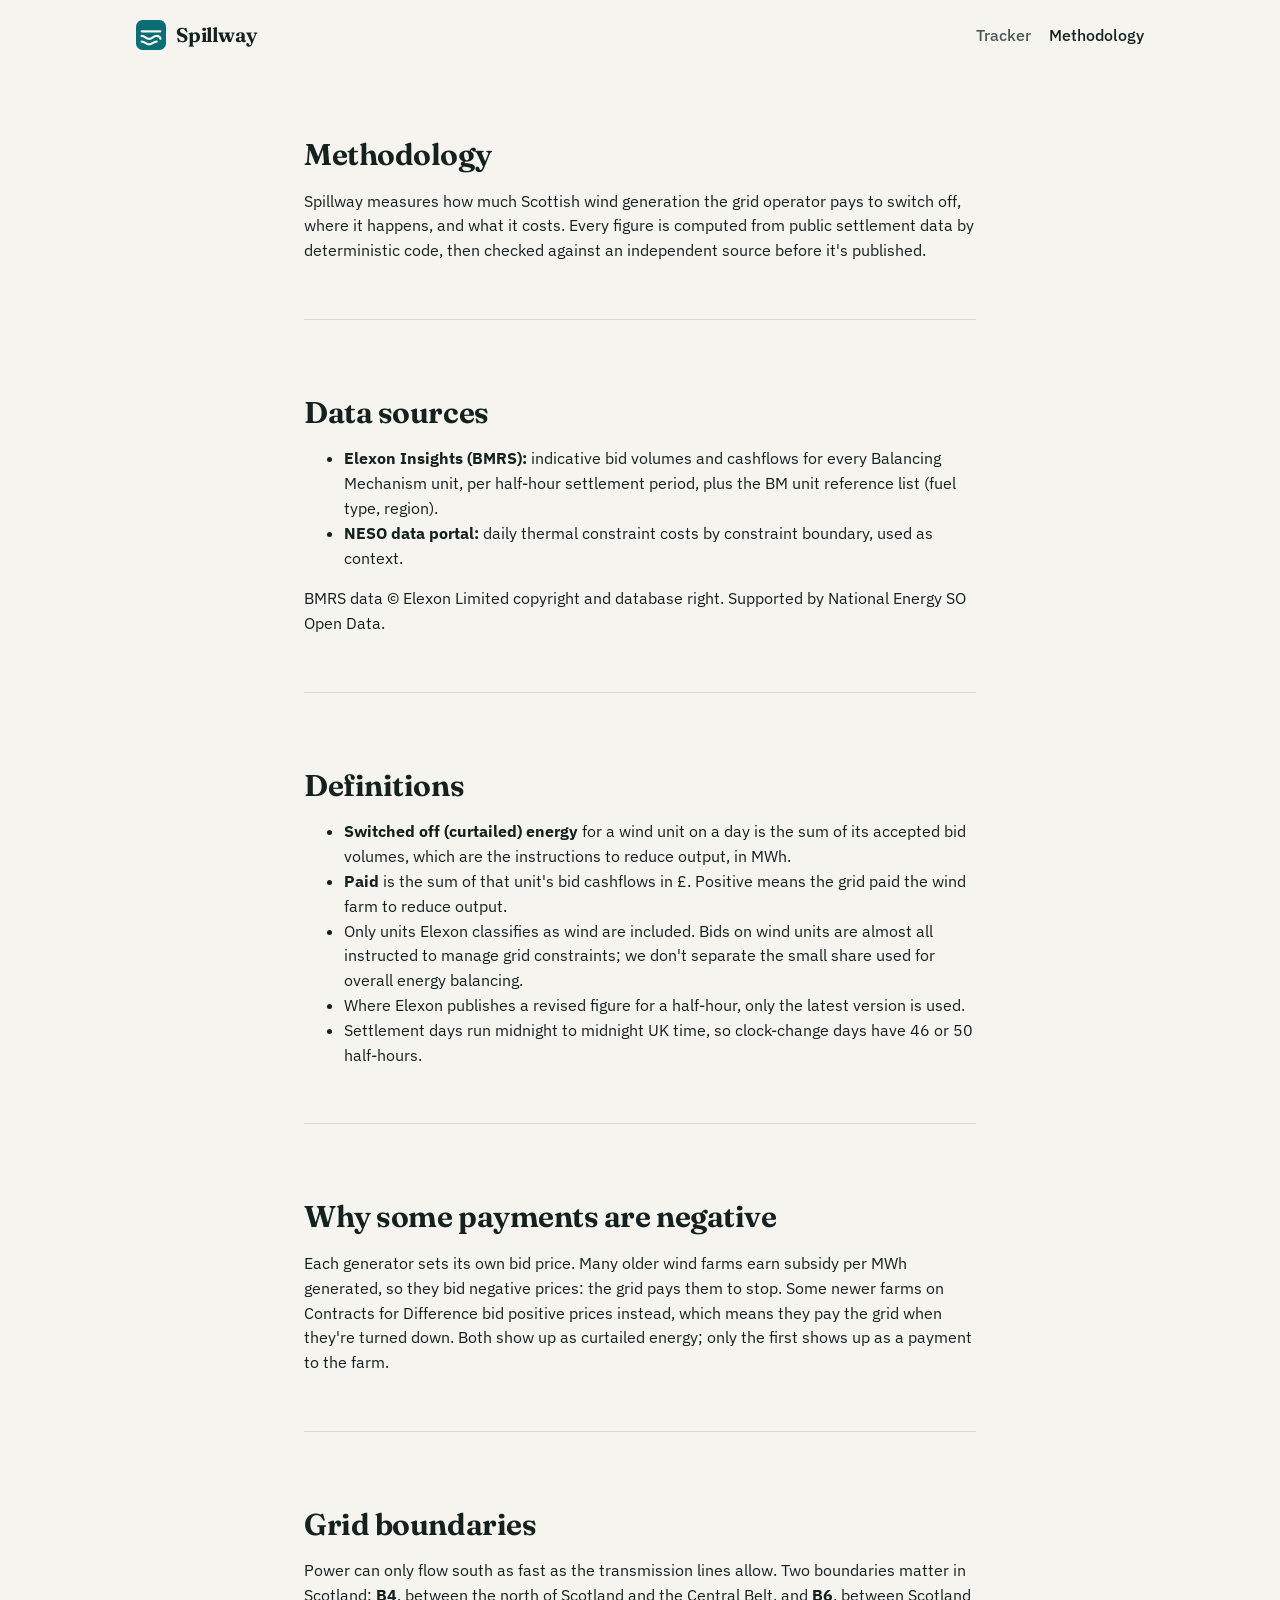
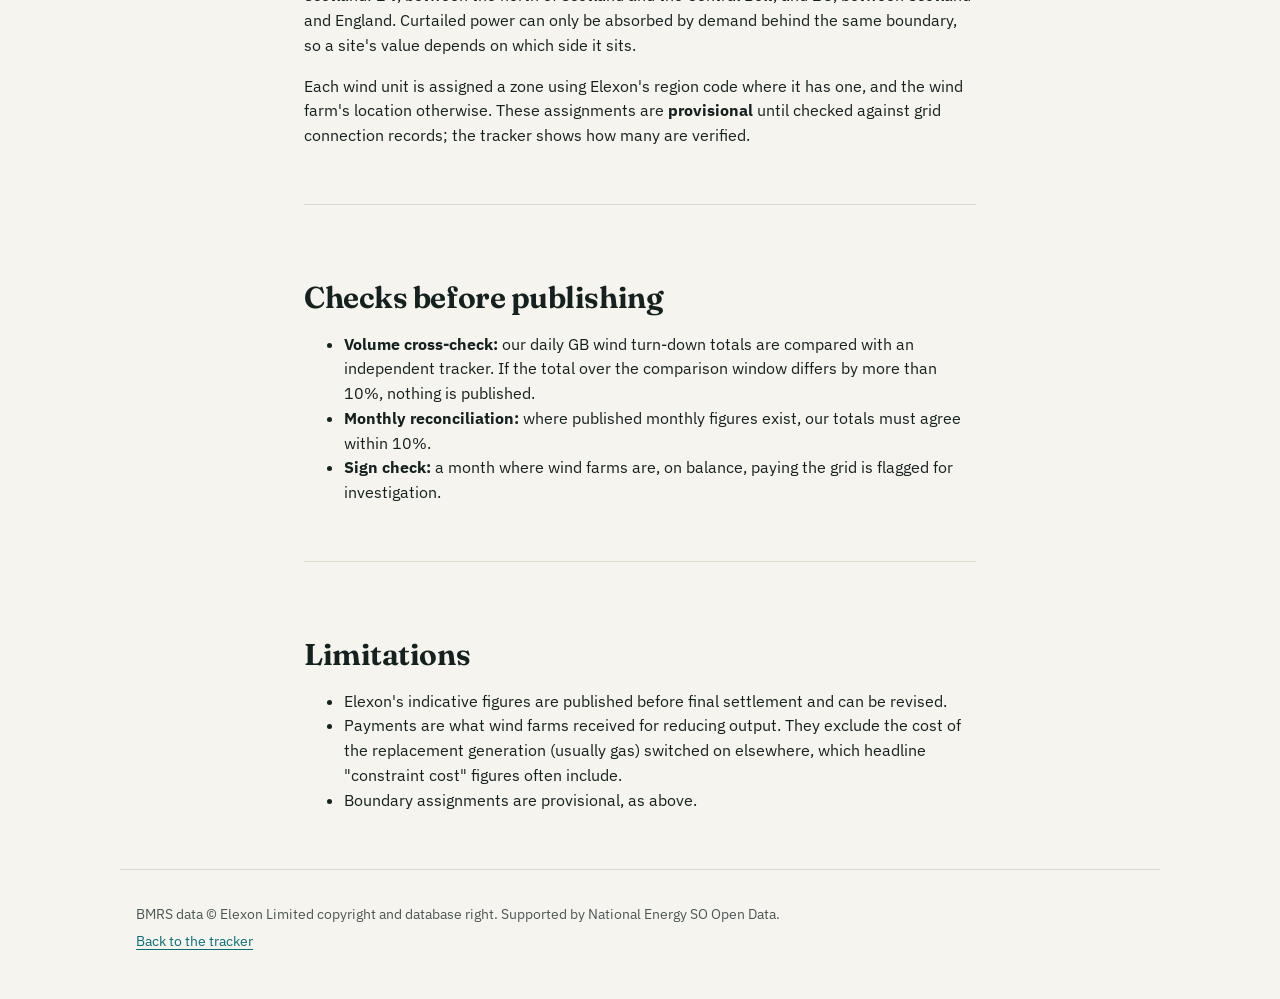
==== methodology.html @ b041ca8d "Spillway public tracker: static site for spillway.energy Hand-written HTML/CSS/vanilla JS, no build " ====
<!doctype html>
<html lang="en-GB">
<head>
<meta charset="utf-8">
<meta name="viewport" content="width=device-width, initial-scale=1">
<title>Methodology · Spillway</title>
<meta name="description" content="How Spillway calculates Scottish wind curtailment from Elexon and NESO open data, how it's checked, and its limitations.">
<link rel="icon" href="data:image/svg+xml,%3Csvg xmlns='http://www.w3.org/2000/svg' viewBox='0 0 32 32'%3E%3Crect width='32' height='32' rx='7' fill='%230b6e75'/%3E%3Cpath d='M6 12h20M6 17c4 0 4 3 8 3s4-3 8-3 4 3 4 3M6 23c4 0 4 3 8 3s4-3 8-3' stroke='white' stroke-width='2.4' fill='none' stroke-linecap='round'/%3E%3C/svg%3E">
<link rel="preconnect" href="https://fonts.googleapis.com">
<link rel="preconnect" href="https://fonts.gstatic.com" crossorigin>
<link href="https://fonts.googleapis.com/css2?family=Fraunces:opsz,wght@9..144,500;9..144,650&family=IBM+Plex+Sans:wght@400;500;600&family=IBM+Plex+Mono:wght@500&display=swap" rel="stylesheet">
<link rel="stylesheet" href="assets/style.css">
</head>
<body>
<header class="top">
  <a class="mark" href="./" aria-label="Spillway home">
    <svg viewBox="0 0 32 32" aria-hidden="true"><rect width="32" height="32" rx="7"/><path d="M6 12h20M6 17c4 0 4 3 8 3s4-3 8-3 4 3 4 3M6 23c4 0 4 3 8 3s4-3 8-3"/></svg>
    <span>Spillway</span>
  </a>
  <nav><a href="./">Tracker</a><a href="methodology.html" aria-current="page">Methodology</a></nav>
</header>

<main class="prose">
  <section class="hero">
    <h2>Methodology</h2>
    <p>Spillway measures how much Scottish wind generation the grid operator pays to switch off, where it happens, and what it costs. Every figure is computed from public settlement data by deterministic code, then checked against an independent source before it's published.</p>
  </section>

  <section>
    <h2>Data sources</h2>
    <ul>
      <li><strong>Elexon Insights (BMRS):</strong> indicative bid volumes and cashflows for every Balancing Mechanism unit, per half-hour settlement period, plus the BM unit reference list (fuel type, region).</li>
      <li><strong>NESO data portal:</strong> daily thermal constraint costs by constraint boundary, used as context.</li>
    </ul>
    <p>BMRS data © Elexon Limited copyright and database right. Supported by National Energy SO Open Data.</p>
  </section>

  <section>
    <h2>Definitions</h2>
    <ul>
      <li><strong>Switched off (curtailed) energy</strong> for a wind unit on a day is the sum of its accepted bid volumes, which are the instructions to reduce output, in MWh.</li>
      <li><strong>Paid</strong> is the sum of that unit's bid cashflows in £. Positive means the grid paid the wind farm to reduce output.</li>
      <li>Only units Elexon classifies as wind are included. Bids on wind units are almost all instructed to manage grid constraints; we don't separate the small share used for overall energy balancing.</li>
      <li>Where Elexon publishes a revised figure for a half-hour, only the latest version is used.</li>
      <li>Settlement days run midnight to midnight UK time, so clock-change days have 46 or 50 half-hours.</li>
    </ul>
  </section>

  <section id="negative">
    <h2>Why some payments are negative</h2>
    <p>Each generator sets its own bid price. Many older wind farms earn subsidy per MWh generated, so they bid negative prices: the grid pays them to stop. Some newer farms on Contracts for Difference bid positive prices instead, which means they pay the grid when they're turned down. Both show up as curtailed energy; only the first shows up as a payment to the farm.</p>
  </section>

  <section>
    <h2>Grid boundaries</h2>
    <p>Power can only flow south as fast as the transmission lines allow. Two boundaries matter in Scotland: <strong>B4</strong>, between the north of Scotland and the Central Belt, and <strong>B6</strong>, between Scotland and England. Curtailed power can only be absorbed by demand behind the same boundary, so a site's value depends on which side it sits.</p>
    <p>Each wind unit is assigned a zone using Elexon's region code where it has one, and the wind farm's location otherwise. These assignments are <strong>provisional</strong> until checked against grid connection records; the tracker shows how many are verified.</p>
  </section>

  <section>
    <h2>Checks before publishing</h2>
    <ul>
      <li><strong>Volume cross-check:</strong> our daily GB wind turn-down totals are compared with an independent tracker. If the total over the comparison window differs by more than 10%, nothing is published.</li>
      <li><strong>Monthly reconciliation:</strong> where published monthly figures exist, our totals must agree within 10%.</li>
      <li><strong>Sign check:</strong> a month where wind farms are, on balance, paying the grid is flagged for investigation.</li>
    </ul>
  </section>

  <section>
    <h2>Limitations</h2>
    <ul>
      <li>Elexon's indicative figures are published before final settlement and can be revised.</li>
      <li>Payments are what wind farms received for reducing output. They exclude the cost of the replacement generation (usually gas) switched on elsewhere, which headline "constraint cost" figures often include.</li>
      <li>Boundary assignments are provisional, as above.</li>
    </ul>
  </section>
</main>

<footer>
  <p>BMRS data © Elexon Limited copyright and database right. Supported by National Energy SO Open Data.</p>
  <p><a href="./">Back to the tracker</a></p>
</footer>
</body>
</html>
---- assets/style.css ----
:root {
  --bg: #f6f4ef;
  --surface: #fffdf8;
  --ink: #15211f;
  --ink-2: #4a5754;
  --rule: #ddd8cc;
  --north: #0b6e75;
  --mid: #6f5bd3;
  --accent: #0b6e75;
  --warn: #9a5b00;
  --display: "Fraunces", Georgia, serif;
  --sans: "IBM Plex Sans", system-ui, -apple-system, "Segoe UI", sans-serif;
  --mono: "IBM Plex Mono", ui-monospace, monospace;
  color-scheme: light;
}
@media (prefers-color-scheme: dark) {
  :root:not([data-theme="light"]) {
    --bg: #0f1615; --surface: #162120; --ink: #e9efe9; --ink-2: #a3b1ad; --rule: #2a3735;
    --north: #4fc3bd; --mid: #a99bff; --accent: #4fc3bd; --warn: #f0b45c; color-scheme: dark;
  }
}
:root[data-theme="dark"] {
  --bg: #0f1615; --surface: #162120; --ink: #e9efe9; --ink-2: #a3b1ad; --rule: #2a3735;
  --north: #4fc3bd; --mid: #a99bff; --accent: #4fc3bd; --warn: #f0b45c; color-scheme: dark;
}

* { box-sizing: border-box; }
html { -webkit-text-size-adjust: 100%; }
body { margin: 0; background: var(--bg); color: var(--ink); font: 16px/1.55 var(--sans); }
a { color: var(--accent); text-underline-offset: 3px; }
main, .top, footer { max-width: 1040px; margin: 0 auto; padding: 0 16px; }

.top { display: flex; align-items: center; justify-content: space-between; padding-top: 20px; padding-bottom: 20px; }
.mark { display: inline-flex; align-items: center; gap: 10px; color: var(--ink); text-decoration: none; font: 650 20px/1 var(--display); letter-spacing: -0.01em; }
.mark svg { width: 30px; height: 30px; }
.mark rect { fill: var(--accent); }
.mark path { stroke: var(--bg); stroke-width: 2.4; fill: none; stroke-linecap: round; }
nav { display: flex; gap: 18px; font-weight: 500; }
nav a { color: var(--ink-2); text-decoration: none; }
nav a[aria-current="page"], nav a:hover { color: var(--ink); }

section { padding: 40px 0; border-top: 1px solid var(--rule); }
.hero { border-top: 0; padding-top: 32px; }
.kicker { margin: 0 0 8px; color: var(--ink-2); font-weight: 500; letter-spacing: 0.02em; }
h1 { margin: 0; font: 650 clamp(64px, 13vw, 132px)/0.95 var(--display); letter-spacing: -0.035em; }
h1 .unit { font-size: 0.32em; letter-spacing: 0; color: var(--ink-2); }
.lede { margin: 14px 0 0; font-size: clamp(18px, 2.4vw, 22px); max-width: 30em; }
h2 { margin: 0 0 10px; font: 650 clamp(24px, 3.2vw, 30px)/1.15 var(--display); letter-spacing: -0.015em; }
h3 { margin: 0; font: 600 18px/1.3 var(--sans); }
.section-lede { margin: 0 0 22px; color: var(--ink-2); max-width: 44em; }

dl { margin: 0; }
dt { color: var(--ink-2); font-size: 14px; }
dd { margin: 2px 0 0; font: 500 22px/1.2 var(--mono); font-variant-numeric: tabular-nums; }
.hero-stats { display: grid; grid-template-columns: repeat(3, minmax(0, 1fr)); gap: 16px; margin-top: 28px; max-width: 760px; }
.status { margin: 22px 0 0; padding: 12px 14px; border-left: 3px solid var(--warn); background: var(--surface); color: var(--ink); max-width: 44em; }

.zone-grid { display: grid; grid-template-columns: 1fr 1fr; gap: 16px; }
.zone { background: var(--surface); border: 1px solid var(--rule); border-radius: 10px; padding: 20px; border-top: 4px solid var(--zc); }
.z-north { --zc: var(--north); } .z-mid { --zc: var(--mid); }
.zone-sub { margin: 4px 0 16px; color: var(--ink-2); font-size: 14px; }
.zone dl { display: grid; gap: 12px; }

.legend { display: flex; align-items: center; gap: 8px; flex-wrap: wrap; color: var(--ink-2); font-size: 14px; margin-bottom: 10px; }
.key { width: 12px; height: 12px; border-radius: 3px; display: inline-block; margin-left: 8px; }
.key:first-child { margin-left: 0; }
.k-north { background: var(--north); } .k-mid { background: var(--mid); }
.chart { width: 100%; }
.chart svg { display: block; width: 100%; height: auto; overflow: visible; }
.chart .axis text, .chart .tick { fill: var(--ink-2); font: 12px var(--sans); }
.chart .grid { stroke: var(--rule); }
.chart .b-north { fill: var(--north); } .chart .b-mid { fill: var(--mid); }
.chart rect:hover { opacity: 0.75; }
.chart-note, .fine { color: var(--ink-2); font-size: 14px; margin: 12px 0 0; }

.table-wrap { overflow-x: auto; }
table { width: 100%; border-collapse: collapse; font-size: 15px; }
th, td { padding: 10px 8px; border-bottom: 1px solid var(--rule); text-align: left; white-space: nowrap; }
th { color: var(--ink-2); font-weight: 500; font-size: 13px; }
td.num, th.num { text-align: right; font-family: var(--mono); font-variant-numeric: tabular-nums; }
.zone-tag { display: inline-flex; align-items: center; gap: 6px; color: var(--ink-2); font-size: 13px; }
.zone-tag::before { content: ""; width: 8px; height: 8px; border-radius: 2px; background: var(--zc); }

.checks ul { margin: 0; padding-left: 20px; max-width: 48em; }
.checks li { margin: 6px 0; }

footer { padding-top: 28px; padding-bottom: 40px; border-top: 1px solid var(--rule); color: var(--ink-2); font-size: 14px; }
footer p { margin: 6px 0; }

.prose { max-width: 44em; }
.prose h2 { margin-top: 36px; }
.prose p, .prose li { color: var(--ink); }
.prose code { font: 14px var(--mono); background: var(--surface); padding: 1px 5px; border-radius: 4px; border: 1px solid var(--rule); }

@media (max-width: 720px) {
  .hero-stats { grid-template-columns: 1fr 1fr; }
  .zone-grid { grid-template-columns: 1fr; }
  dd { font-size: 19px; }
}
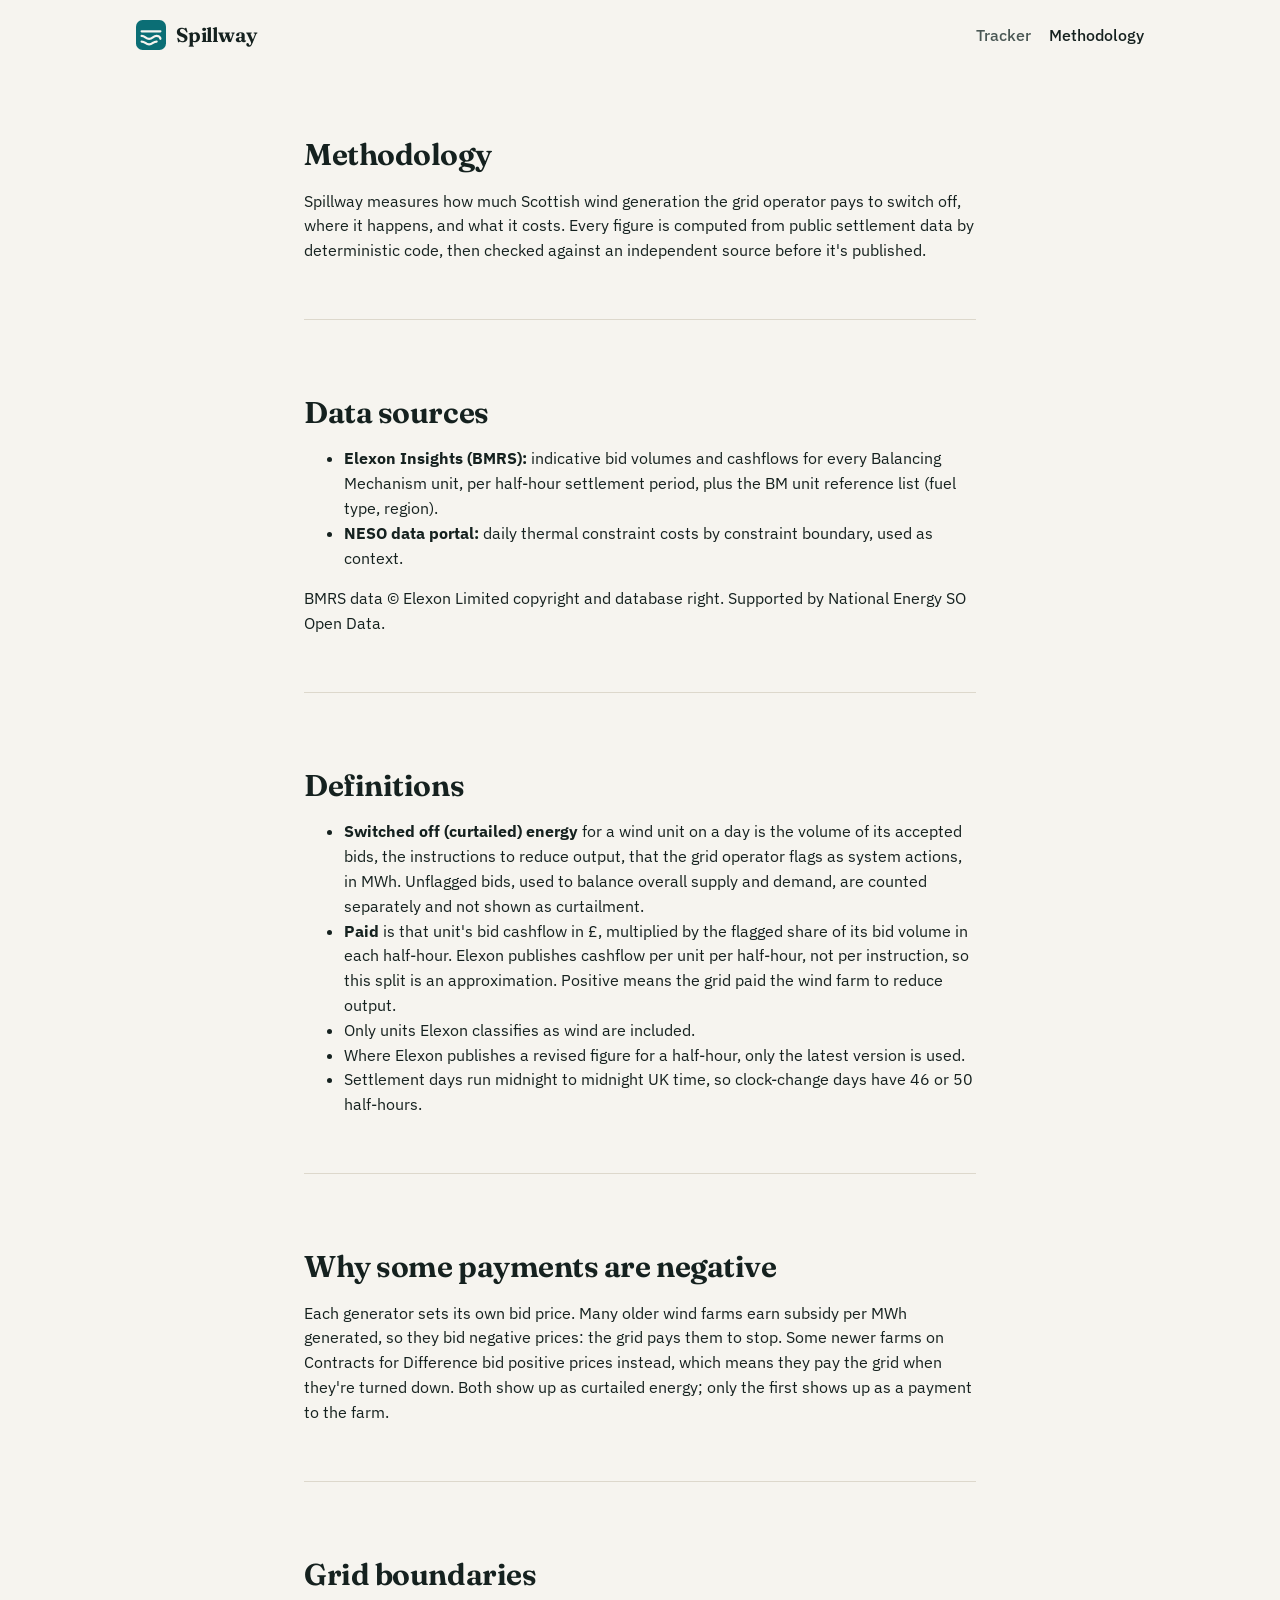
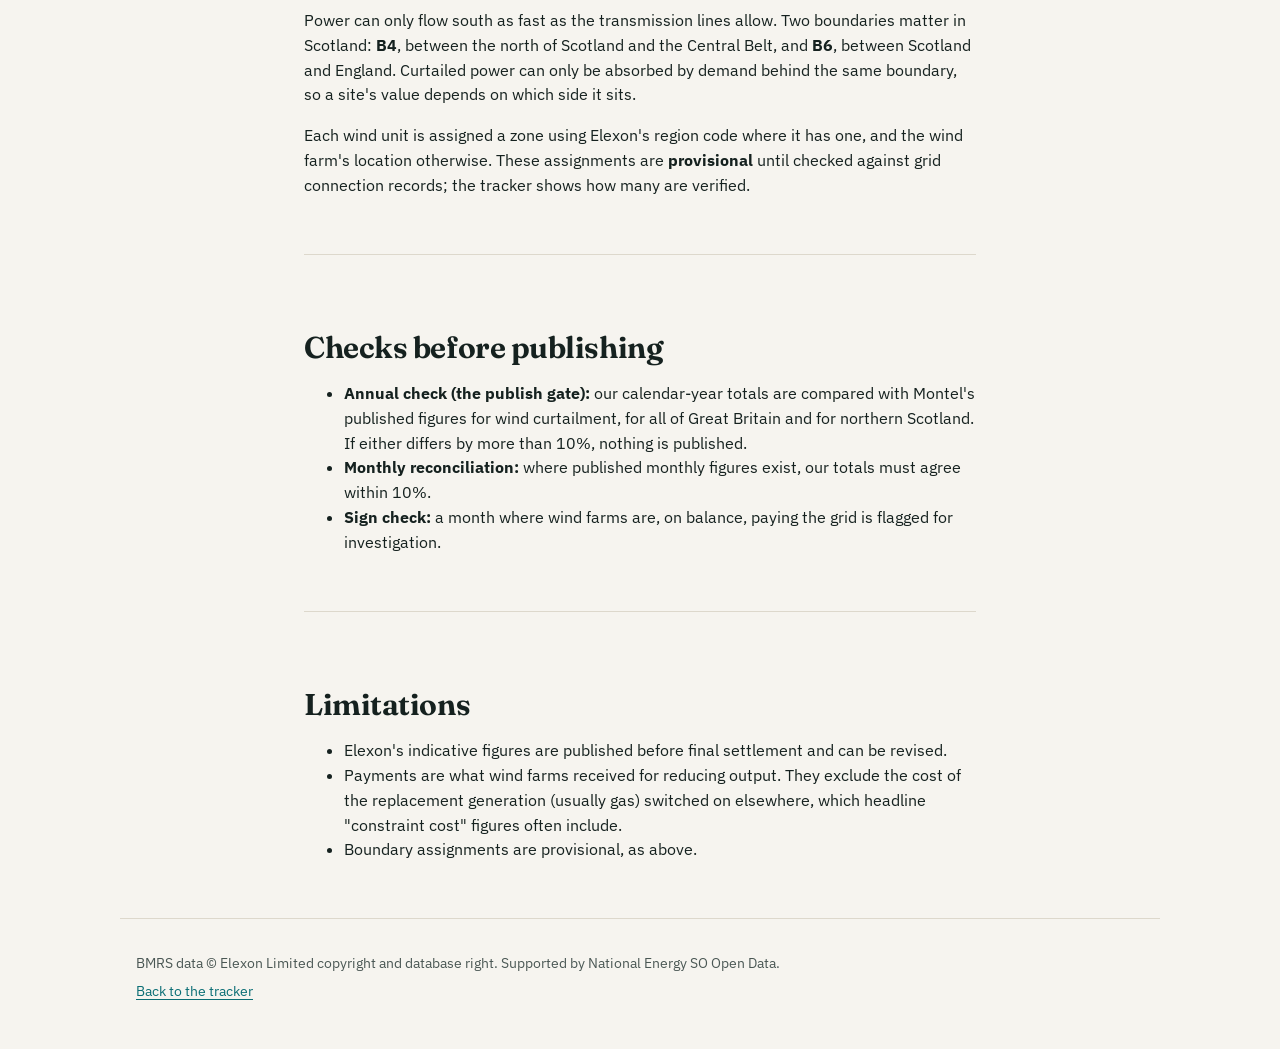
==== commit 842ce284: "Methodology and checks: constraint-flagged curtailment, annual Montel gate Co-Authored-By: Claude Op" ====
--- a/methodology.html
+++ b/methodology.html
@@ -38,9 +38,9 @@
   <section>
     <h2>Definitions</h2>
     <ul>
-      <li><strong>Switched off (curtailed) energy</strong> for a wind unit on a day is the sum of its accepted bid volumes, which are the instructions to reduce output, in MWh.</li>
-      <li><strong>Paid</strong> is the sum of that unit's bid cashflows in £. Positive means the grid paid the wind farm to reduce output.</li>
-      <li>Only units Elexon classifies as wind are included. Bids on wind units are almost all instructed to manage grid constraints; we don't separate the small share used for overall energy balancing.</li>
+      <li><strong>Switched off (curtailed) energy</strong> for a wind unit on a day is the volume of its accepted bids, the instructions to reduce output, that the grid operator flags as system actions, in MWh. Unflagged bids, used to balance overall supply and demand, are counted separately and not shown as curtailment.</li>
+      <li><strong>Paid</strong> is that unit's bid cashflow in £, multiplied by the flagged share of its bid volume in each half-hour. Elexon publishes cashflow per unit per half-hour, not per instruction, so this split is an approximation. Positive means the grid paid the wind farm to reduce output.</li>
+      <li>Only units Elexon classifies as wind are included.</li>
       <li>Where Elexon publishes a revised figure for a half-hour, only the latest version is used.</li>
       <li>Settlement days run midnight to midnight UK time, so clock-change days have 46 or 50 half-hours.</li>
     </ul>
@@ -60,7 +60,7 @@
   <section>
     <h2>Checks before publishing</h2>
     <ul>
-      <li><strong>Volume cross-check:</strong> our daily GB wind turn-down totals are compared with an independent tracker. If the total over the comparison window differs by more than 10%, nothing is published.</li>
+      <li><strong>Annual check (the publish gate):</strong> our calendar-year totals are compared with Montel's published figures for wind curtailment, for all of Great Britain and for northern Scotland. If either differs by more than 10%, nothing is published.</li>
       <li><strong>Monthly reconciliation:</strong> where published monthly figures exist, our totals must agree within 10%.</li>
       <li><strong>Sign check:</strong> a month where wind farms are, on balance, paying the grid is flagged for investigation.</li>
     </ul>
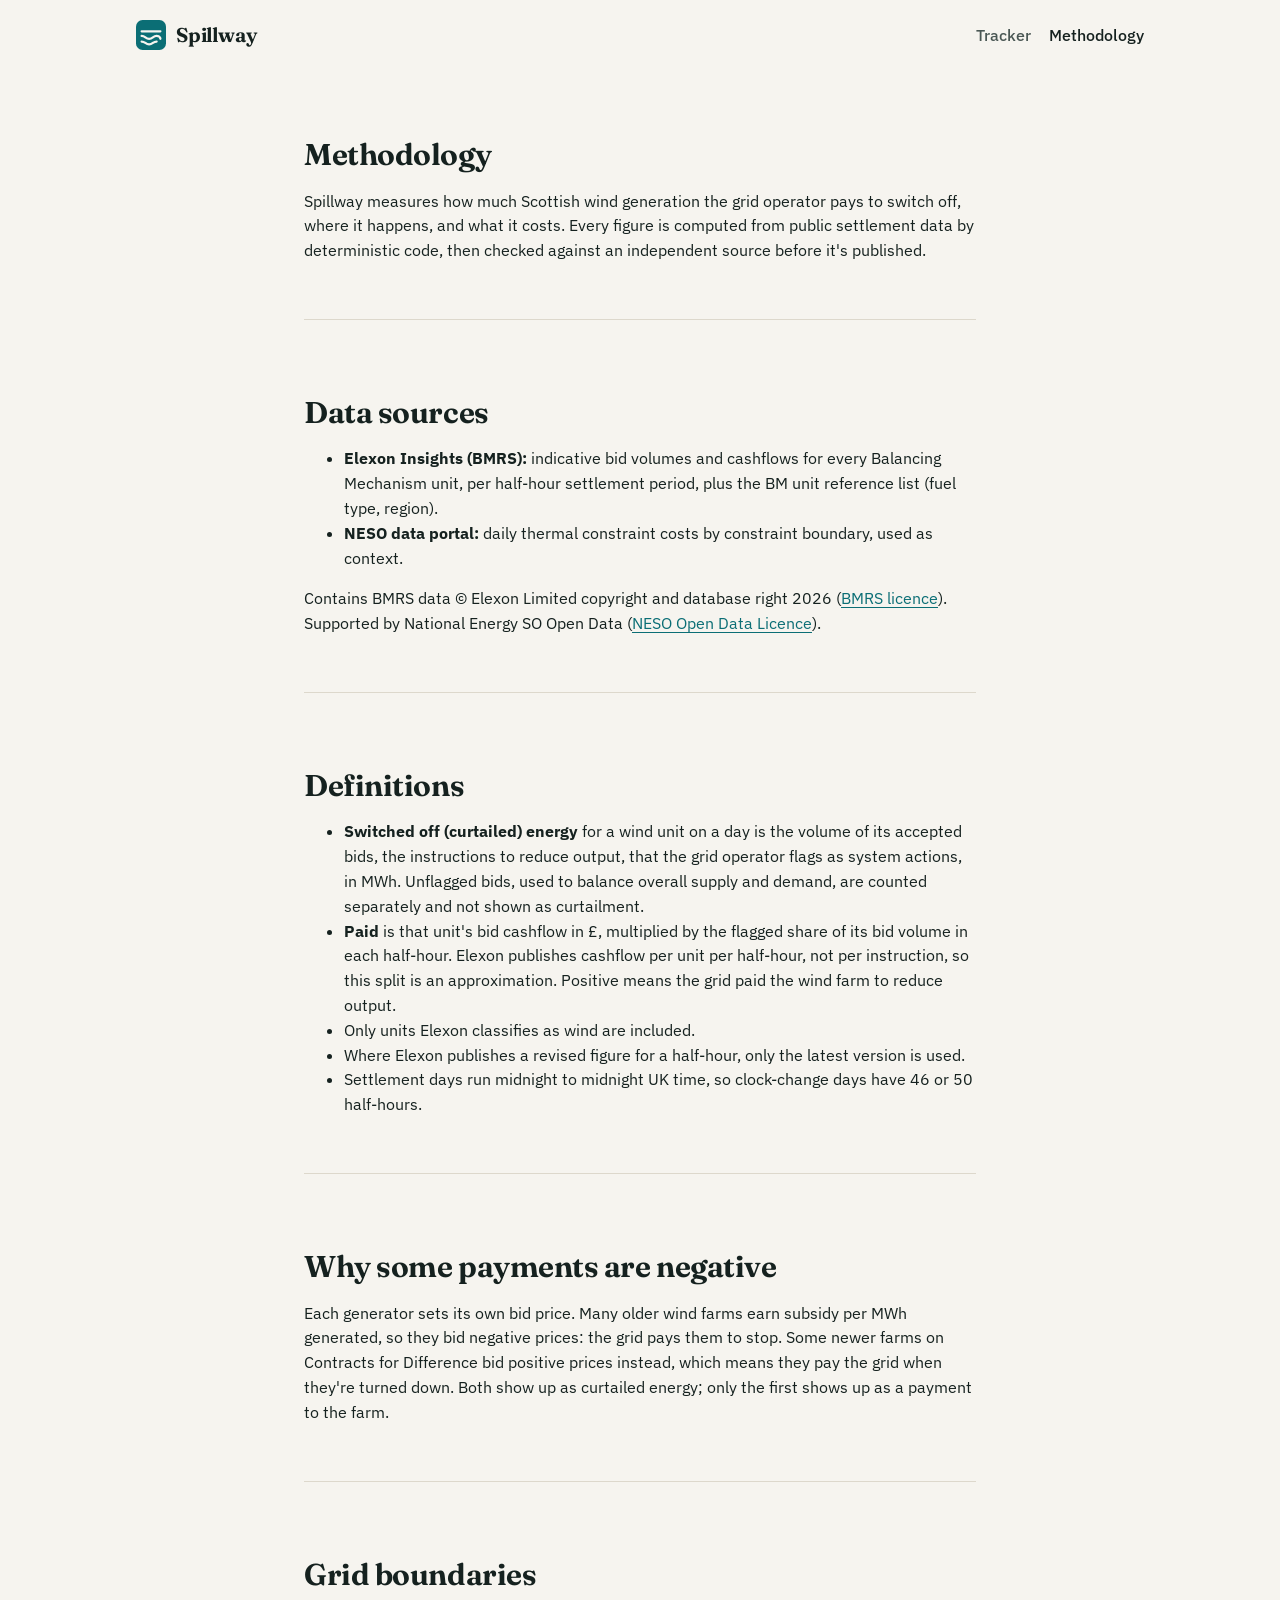
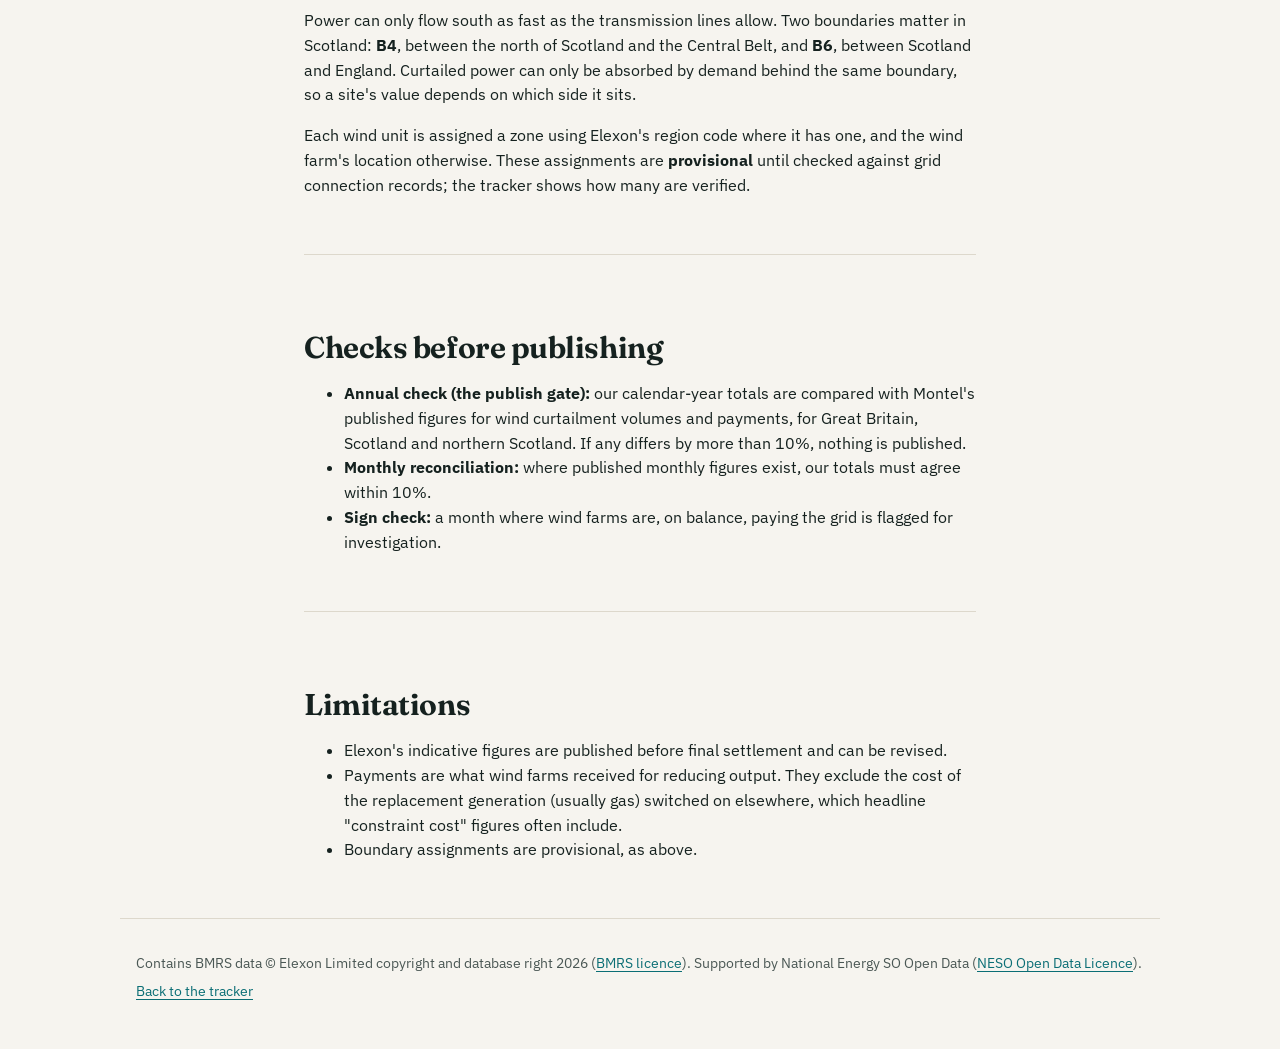
==== commit 6efbe191: "Attribution with licence links; checks panel shows volumes and payments Co-Authored-By: Claude Opus " ====
--- a/methodology.html
+++ b/methodology.html
@@ -32,7 +32,7 @@
       <li><strong>Elexon Insights (BMRS):</strong> indicative bid volumes and cashflows for every Balancing Mechanism unit, per half-hour settlement period, plus the BM unit reference list (fuel type, region).</li>
       <li><strong>NESO data portal:</strong> daily thermal constraint costs by constraint boundary, used as context.</li>
     </ul>
-    <p>BMRS data © Elexon Limited copyright and database right. Supported by National Energy SO Open Data.</p>
+    <p>Contains BMRS data © Elexon Limited copyright and database right 2026 (<a href="https://www.elexon.co.uk/data/balancing-mechanism-reporting-agent/copyright-licence-bmrs-data/">BMRS licence</a>). Supported by National Energy SO Open Data (<a href="https://www.neso.energy/data-portal/ngeso-open-licence">NESO Open Data Licence</a>).</p>
   </section>
 
   <section>
@@ -60,7 +60,7 @@
   <section>
     <h2>Checks before publishing</h2>
     <ul>
-      <li><strong>Annual check (the publish gate):</strong> our calendar-year totals are compared with Montel's published figures for wind curtailment, for all of Great Britain and for northern Scotland. If either differs by more than 10%, nothing is published.</li>
+      <li><strong>Annual check (the publish gate):</strong> our calendar-year totals are compared with Montel's published figures for wind curtailment volumes and payments, for Great Britain, Scotland and northern Scotland. If any differs by more than 10%, nothing is published.</li>
       <li><strong>Monthly reconciliation:</strong> where published monthly figures exist, our totals must agree within 10%.</li>
       <li><strong>Sign check:</strong> a month where wind farms are, on balance, paying the grid is flagged for investigation.</li>
     </ul>
@@ -77,7 +77,7 @@
 </main>
 
 <footer>
-  <p>BMRS data © Elexon Limited copyright and database right. Supported by National Energy SO Open Data.</p>
+  <p>Contains BMRS data © Elexon Limited copyright and database right 2026 (<a href="https://www.elexon.co.uk/data/balancing-mechanism-reporting-agent/copyright-licence-bmrs-data/">BMRS licence</a>). Supported by National Energy SO Open Data (<a href="https://www.neso.energy/data-portal/ngeso-open-licence">NESO Open Data Licence</a>).</p>
   <p><a href="./">Back to the tracker</a></p>
 </footer>
 </body>
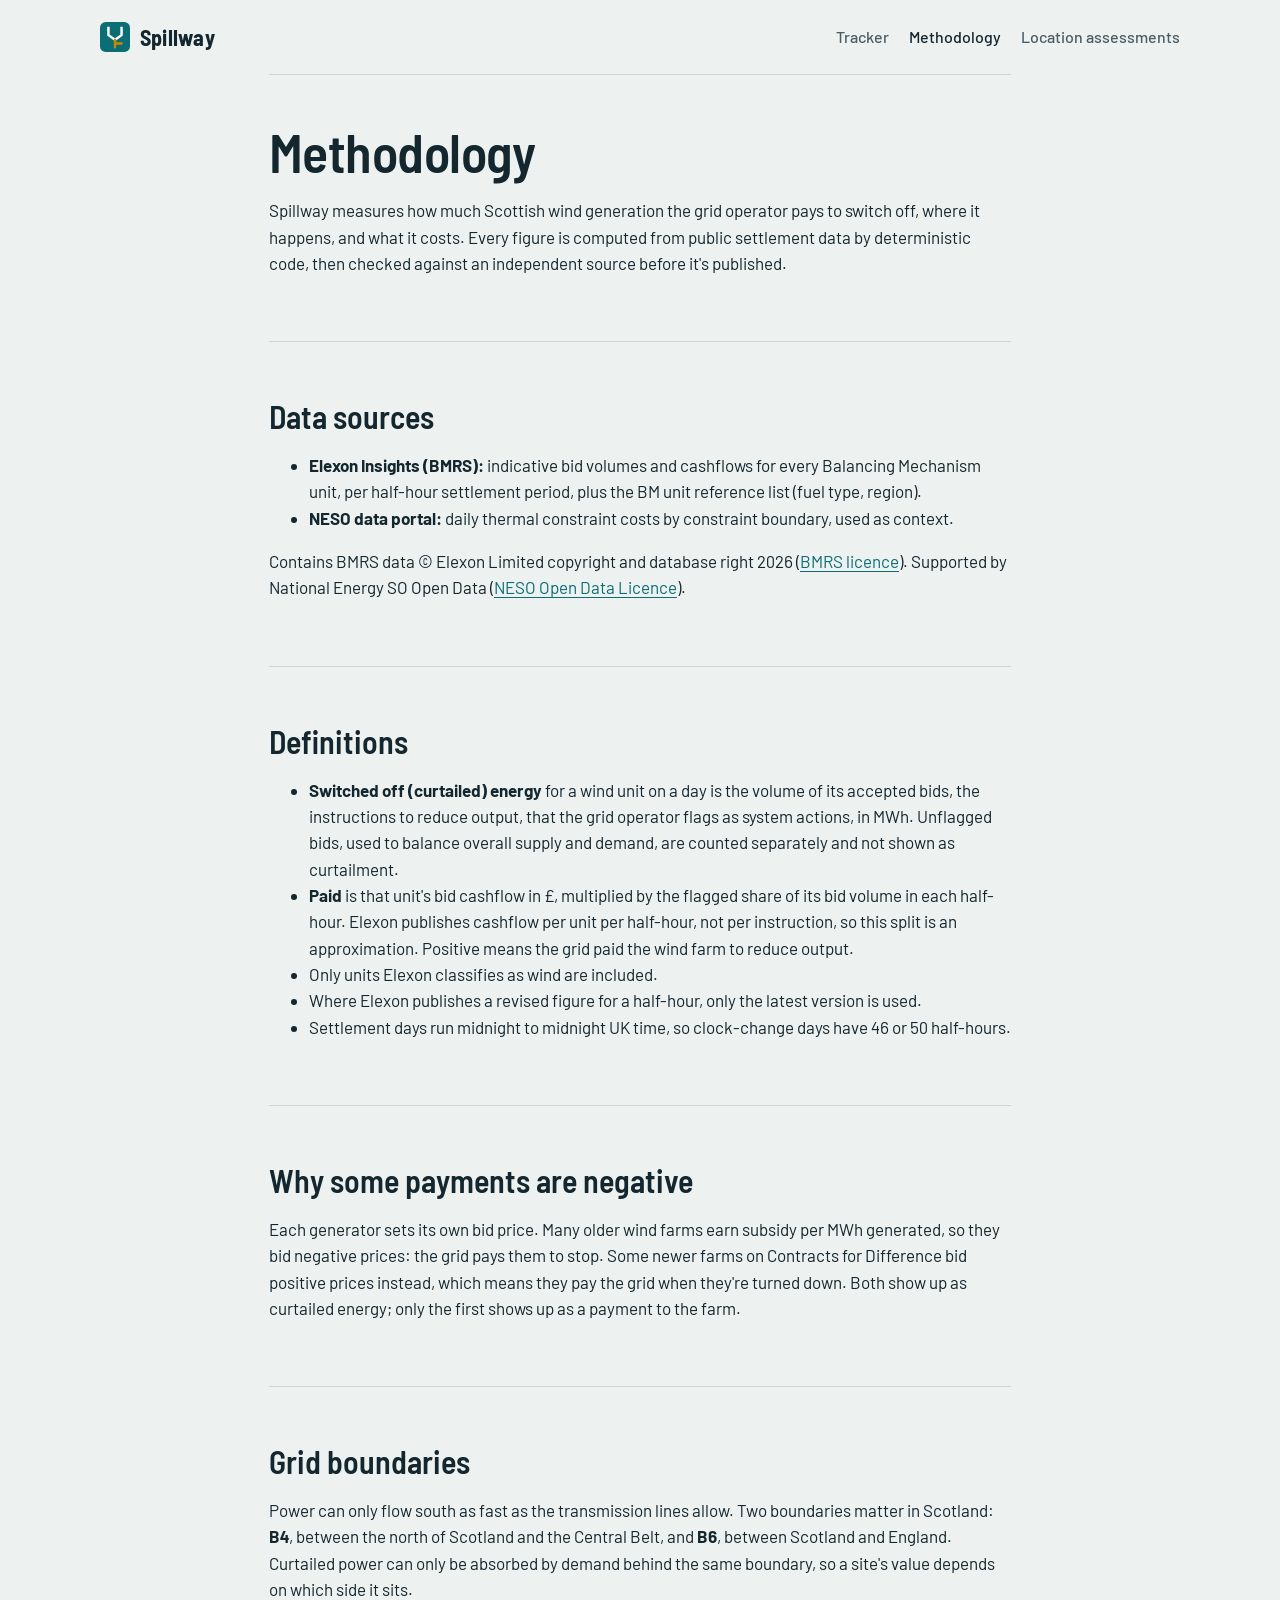
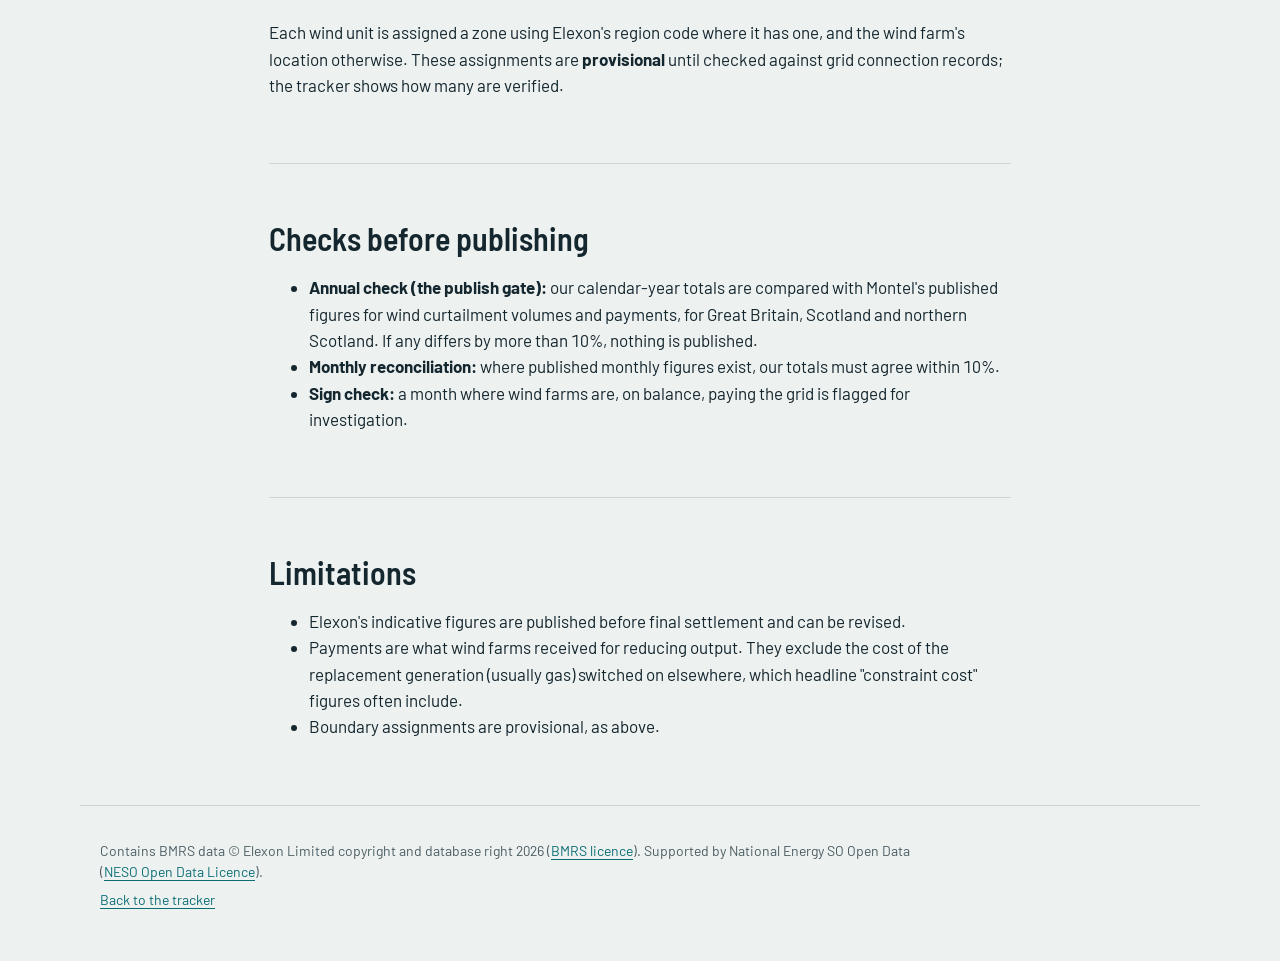
==== commit 88f1ddcd: "Redesign: grid schematic hero, Barlow, engineering palette, real pre-launch page - Pre-launch state " ====
--- a/methodology.html
+++ b/methodology.html
@@ -5,24 +5,24 @@
 <meta name="viewport" content="width=device-width, initial-scale=1">
 <title>Methodology · Spillway</title>
 <meta name="description" content="How Spillway calculates Scottish wind curtailment from Elexon and NESO open data, how it's checked, and its limitations.">
-<link rel="icon" href="data:image/svg+xml,%3Csvg xmlns='http://www.w3.org/2000/svg' viewBox='0 0 32 32'%3E%3Crect width='32' height='32' rx='7' fill='%230b6e75'/%3E%3Cpath d='M6 12h20M6 17c4 0 4 3 8 3s4-3 8-3 4 3 4 3M6 23c4 0 4 3 8 3s4-3 8-3' stroke='white' stroke-width='2.4' fill='none' stroke-linecap='round'/%3E%3C/svg%3E">
+<link rel="icon" href="data:image/svg+xml,%3Csvg xmlns='http://www.w3.org/2000/svg' viewBox='0 0 32 32'%3E%3Crect width='32' height='32' rx='6' fill='%230b6e75'/%3E%3Cpath d='M9 5v9l7 5 7-5V5' stroke='white' stroke-width='2.6' fill='none' stroke-linejoin='round'/%3E%3Cpath d='M16 19v8M16 23h7' stroke='%23e0a51a' stroke-width='2.6' stroke-linecap='round'/%3E%3C/svg%3E">
 <link rel="preconnect" href="https://fonts.googleapis.com">
 <link rel="preconnect" href="https://fonts.gstatic.com" crossorigin>
-<link href="https://fonts.googleapis.com/css2?family=Fraunces:opsz,wght@9..144,500;9..144,650&family=IBM+Plex+Sans:wght@400;500;600&family=IBM+Plex+Mono:wght@500&display=swap" rel="stylesheet">
+<link href="https://fonts.googleapis.com/css2?family=Barlow:wght@400;500;600&family=Barlow+Semi+Condensed:wght@500;600;700&display=swap" rel="stylesheet">
 <link rel="stylesheet" href="assets/style.css">
 </head>
 <body>
 <header class="top">
   <a class="mark" href="./" aria-label="Spillway home">
-    <svg viewBox="0 0 32 32" aria-hidden="true"><rect width="32" height="32" rx="7"/><path d="M6 12h20M6 17c4 0 4 3 8 3s4-3 8-3 4 3 4 3M6 23c4 0 4 3 8 3s4-3 8-3"/></svg>
+    <svg viewBox="0 0 32 32" aria-hidden="true"><rect width="32" height="32" rx="6" class="mk-bg"/><path d="M9 5v9l7 5 7-5V5" class="mk-flow"/><path d="M16 19v8M16 23h7" class="mk-spill"/></svg>
     <span>Spillway</span>
   </a>
-  <nav><a href="./">Tracker</a><a href="methodology.html" aria-current="page">Methodology</a></nav>
+  <nav><a href="./">Tracker</a><a href="methodology.html" aria-current="page">Methodology</a><a href="./#assessment">Location assessments</a></nav>
 </header>
 
 <main class="prose">
-  <section class="hero">
-    <h2>Methodology</h2>
+  <section class="intro">
+    <h1>Methodology</h1>
     <p>Spillway measures how much Scottish wind generation the grid operator pays to switch off, where it happens, and what it costs. Every figure is computed from public settlement data by deterministic code, then checked against an independent source before it's published.</p>
   </section>
 
--- a/assets/style.css
+++ b/assets/style.css
@@ -1,99 +1,157 @@
+/* Spillway: engineering-drawing palette. One bold element (the schematic); everything else quiet. */
 :root {
-  --bg: #f6f4ef;
-  --surface: #fffdf8;
-  --ink: #15211f;
-  --ink-2: #4a5754;
-  --rule: #ddd8cc;
+  --paper: #edf1f0;
+  --surface: #ffffff;
+  --ink: #14262e;
+  --ink-2: #4b5d63;
+  --rule: #cdd6d4;
   --north: #0b6e75;
-  --mid: #6f5bd3;
+  --mid: #3d63b8;
+  --eng: #8a979b;
+  --amber: #c98a00;
   --accent: #0b6e75;
-  --warn: #9a5b00;
-  --display: "Fraunces", Georgia, serif;
-  --sans: "IBM Plex Sans", system-ui, -apple-system, "Segoe UI", sans-serif;
-  --mono: "IBM Plex Mono", ui-monospace, monospace;
+  --sans: "Barlow", system-ui, -apple-system, "Segoe UI", sans-serif;
+  --cond: "Barlow Semi Condensed", "Barlow", system-ui, sans-serif;
   color-scheme: light;
 }
 @media (prefers-color-scheme: dark) {
   :root:not([data-theme="light"]) {
-    --bg: #0f1615; --surface: #162120; --ink: #e9efe9; --ink-2: #a3b1ad; --rule: #2a3735;
-    --north: #4fc3bd; --mid: #a99bff; --accent: #4fc3bd; --warn: #f0b45c; color-scheme: dark;
+    --paper: #0f1a1e; --surface: #16242a; --ink: #e6eeee; --ink-2: #9fb0b3; --rule: #2b3b40;
+    --north: #3fb6ae; --mid: #8aa6ef; --eng: #6f7f84; --amber: #f0b43a; --accent: #3fb6ae; color-scheme: dark;
   }
 }
 :root[data-theme="dark"] {
-  --bg: #0f1615; --surface: #162120; --ink: #e9efe9; --ink-2: #a3b1ad; --rule: #2a3735;
-  --north: #4fc3bd; --mid: #a99bff; --accent: #4fc3bd; --warn: #f0b45c; color-scheme: dark;
+  --paper: #0f1a1e; --surface: #16242a; --ink: #e6eeee; --ink-2: #9fb0b3; --rule: #2b3b40;
+  --north: #3fb6ae; --mid: #8aa6ef; --eng: #6f7f84; --amber: #f0b43a; --accent: #3fb6ae; color-scheme: dark;
 }
 
 * { box-sizing: border-box; }
 html { -webkit-text-size-adjust: 100%; }
-body { margin: 0; background: var(--bg); color: var(--ink); font: 16px/1.55 var(--sans); }
-a { color: var(--accent); text-underline-offset: 3px; }
-main, .top, footer { max-width: 1040px; margin: 0 auto; padding: 0 16px; }
+body { margin: 0; background: var(--paper); color: var(--ink); font: 17px/1.55 var(--sans); font-variant-numeric: tabular-nums; }
+a { color: var(--accent); text-underline-offset: 3px; text-decoration-thickness: 1px; }
+a:focus-visible, .button:focus-visible { outline: 3px solid var(--amber); outline-offset: 2px; border-radius: 2px; }
+main, .top, footer { max-width: 1120px; margin: 0 auto; padding: 0 20px; }
+[hidden] { display: none !important; }
 
-.top { display: flex; align-items: center; justify-content: space-between; padding-top: 20px; padding-bottom: 20px; }
-.mark { display: inline-flex; align-items: center; gap: 10px; color: var(--ink); text-decoration: none; font: 650 20px/1 var(--display); letter-spacing: -0.01em; }
+/* header */
+.top { display: flex; align-items: center; justify-content: space-between; gap: 16px; flex-wrap: wrap; padding-top: 22px; padding-bottom: 22px; }
+.mark { display: inline-flex; align-items: center; gap: 10px; color: var(--ink); text-decoration: none; font: 700 22px/1 var(--cond); letter-spacing: 0.01em; }
 .mark svg { width: 30px; height: 30px; }
-.mark rect { fill: var(--accent); }
-.mark path { stroke: var(--bg); stroke-width: 2.4; fill: none; stroke-linecap: round; }
-nav { display: flex; gap: 18px; font-weight: 500; }
+.mk-bg { fill: var(--north); }
+.mk-flow { stroke: #fff; stroke-width: 2.6; fill: none; stroke-linejoin: round; }
+.mk-spill { stroke: var(--amber); stroke-width: 2.6; fill: none; stroke-linecap: round; }
+nav { display: flex; gap: 20px; flex-wrap: wrap; font: 500 16px/1.2 var(--sans); }
 nav a { color: var(--ink-2); text-decoration: none; }
 nav a[aria-current="page"], nav a:hover { color: var(--ink); }
 
-section { padding: 40px 0; border-top: 1px solid var(--rule); }
-.hero { border-top: 0; padding-top: 32px; }
-.kicker { margin: 0 0 8px; color: var(--ink-2); font-weight: 500; letter-spacing: 0.02em; }
-h1 { margin: 0; font: 650 clamp(64px, 13vw, 132px)/0.95 var(--display); letter-spacing: -0.035em; }
-h1 .unit { font-size: 0.32em; letter-spacing: 0; color: var(--ink-2); }
-.lede { margin: 14px 0 0; font-size: clamp(18px, 2.4vw, 22px); max-width: 30em; }
-h2 { margin: 0 0 10px; font: 650 clamp(24px, 3.2vw, 30px)/1.15 var(--display); letter-spacing: -0.015em; }
-h3 { margin: 0; font: 600 18px/1.3 var(--sans); }
+/* type */
+h1 { margin: 0; font: 600 clamp(34px, 4.6vw, 54px)/1.06 var(--cond); letter-spacing: -0.01em; max-width: 17em; text-wrap: balance; }
+h2 { margin: 0 0 12px; font: 600 clamp(26px, 3vw, 32px)/1.15 var(--cond); text-wrap: balance; }
+h3 { margin: 0 0 12px; font: 600 20px/1.2 var(--cond); }
+.lede { margin: 20px 0 0; font-size: 19px; color: var(--ink-2); max-width: 36em; }
 .section-lede { margin: 0 0 22px; color: var(--ink-2); max-width: 44em; }
+.fine { color: var(--ink-2); font-size: 15px; margin: 14px 0 0; }
 
+section { padding: 48px 0; border-top: 1px solid var(--rule); }
+
+/* hero: text left, schematic right; stacked on narrow screens */
+.hero { border-top: 0; padding-top: 24px; display: grid; grid-template-columns: minmax(0, 1.25fr) minmax(0, 1fr); gap: 48px; align-items: start; }
+.status { margin: 28px 0 0; padding: 14px 16px; background: var(--surface); border-left: 3px solid var(--amber); max-width: 36em; }
+.live-kicker { margin: 30px 0 4px; color: var(--ink-2); font-weight: 500; }
+.live-figure { margin: 0; font: 700 clamp(48px, 7vw, 76px)/1 var(--cond); color: var(--north); }
+.live-figure-sub { display: block; margin-top: 6px; font: 500 18px/1.3 var(--sans); color: var(--ink); }
 dl { margin: 0; }
-dt { color: var(--ink-2); font-size: 14px; }
-dd { margin: 2px 0 0; font: 500 22px/1.2 var(--mono); font-variant-numeric: tabular-nums; }
-.hero-stats { display: grid; grid-template-columns: repeat(3, minmax(0, 1fr)); gap: 16px; margin-top: 28px; max-width: 760px; }
-.status { margin: 22px 0 0; padding: 12px 14px; border-left: 3px solid var(--warn); background: var(--surface); color: var(--ink); max-width: 44em; }
+dt { color: var(--ink-2); font-size: 15px; }
+dd { margin: 2px 0 0; font: 600 24px/1.2 var(--cond); }
+.hero-stats { display: grid; grid-template-columns: repeat(3, minmax(0, 1fr)); gap: 16px; margin-top: 24px; }
 
-.zone-grid { display: grid; grid-template-columns: 1fr 1fr; gap: 16px; }
-.zone { background: var(--surface); border: 1px solid var(--rule); border-radius: 10px; padding: 20px; border-top: 4px solid var(--zc); }
-.z-north { --zc: var(--north); } .z-mid { --zc: var(--mid); }
-.zone-sub { margin: 4px 0 16px; color: var(--ink-2); font-size: 14px; }
-.zone dl { display: grid; gap: 12px; }
+/* the schematic: the one bold element */
+.schematic { margin: 0; background: var(--surface); border: 1px solid var(--rule); border-radius: 6px; padding: 18px 18px 14px; }
+.schematic svg { display: block; width: 100%; height: auto; max-height: 560px; }
+.schematic figcaption { margin-top: 10px; font-size: 14px; color: var(--ink-2); }
+.zone { stroke-width: 1.5; }
+.zone.z-north { fill: color-mix(in srgb, var(--north) 12%, transparent); stroke: var(--north); }
+.zone.z-mid { fill: color-mix(in srgb, var(--mid) 12%, transparent); stroke: var(--mid); }
+.zone.z-eng { fill: color-mix(in srgb, var(--eng) 12%, transparent); stroke: var(--eng); }
+.zl { font: 600 16px var(--cond); fill: var(--ink); }
+.zs { font: 400 12.5px var(--sans); fill: var(--ink-2); }
+.bl { font: 700 15px var(--cond); fill: var(--amber); }
+.sl { font: 600 14px var(--cond); fill: var(--amber); }
+.ss { font: 400 12.5px var(--sans); fill: var(--ink-2); }
+.boundary { stroke: var(--amber); stroke-width: 2; stroke-dasharray: 7 5; }
+.flow { fill: none; stroke: var(--north); stroke-linecap: butt; }
+.f-wide-narrow { stroke-width: 16; }
+.f-mid { stroke-width: 10; stroke: var(--mid); }
+.flow-head { fill: var(--mid); }
+.spill { fill: none; stroke: var(--amber); stroke-linecap: round; }
+.s-big { stroke-width: 6; }
+.s-small { stroke-width: 3; }
+.spill-head { fill: var(--amber); }
+.tb-pole { stroke: var(--ink-2); stroke-width: 1.6; }
+.tb-blade { stroke: var(--ink-2); stroke-width: 1.6; fill: none; stroke-linecap: round; }
 
-.legend { display: flex; align-items: center; gap: 8px; flex-wrap: wrap; color: var(--ink-2); font-size: 14px; margin-bottom: 10px; }
-.key { width: 12px; height: 12px; border-radius: 3px; display: inline-block; margin-left: 8px; }
+/* facts */
+.fact-list { list-style: none; margin: 0; padding: 0; display: grid; grid-template-columns: repeat(3, minmax(0, 1fr)); gap: 32px; }
+.fact-list li { color: var(--ink-2); font-size: 16px; }
+.fact { display: block; font: 700 40px/1.05 var(--cond); color: var(--ink); margin-bottom: 8px; }
+.fact-list a { display: block; margin-top: 8px; font-size: 14px; }
+
+/* zones (live) */
+.zone-grid { display: grid; grid-template-columns: 1fr 1fr; gap: 20px; }
+.zone-card { background: var(--surface); border: 1px solid var(--rule); border-left: 5px solid var(--zc); border-radius: 6px; padding: 20px 22px; }
+.zone-card.z-north { --zc: var(--north); } .zone-card.z-mid { --zc: var(--mid); }
+.zone-card dl { display: grid; grid-template-columns: repeat(3, minmax(0, 1fr)); gap: 12px; }
+
+/* chart (live) */
+.legend { display: flex; align-items: center; gap: 8px; flex-wrap: wrap; color: var(--ink-2); font-size: 15px; margin-bottom: 10px; }
+.key { width: 12px; height: 12px; border-radius: 2px; display: inline-block; margin-left: 10px; }
 .key:first-child { margin-left: 0; }
 .k-north { background: var(--north); } .k-mid { background: var(--mid); }
 .chart { width: 100%; }
 .chart svg { display: block; width: 100%; height: auto; overflow: visible; }
-.chart .axis text, .chart .tick { fill: var(--ink-2); font: 12px var(--sans); }
+.chart .tick { fill: var(--ink-2); font: 12px var(--sans); }
 .chart .grid { stroke: var(--rule); }
 .chart .b-north { fill: var(--north); } .chart .b-mid { fill: var(--mid); }
-.chart rect:hover { opacity: 0.75; }
-.chart-note, .fine { color: var(--ink-2); font-size: 14px; margin: 12px 0 0; }
+.chart .b-gap { fill: var(--amber); opacity: 0.7; }
+.chart g:hover rect { opacity: 0.75; }
+.chart-note { color: var(--ink-2); font-size: 15px; margin: 12px 0 0; }
 
+/* table (live) */
 .table-wrap { overflow-x: auto; }
-table { width: 100%; border-collapse: collapse; font-size: 15px; }
+table { width: 100%; border-collapse: collapse; font-size: 16px; }
 th, td { padding: 10px 8px; border-bottom: 1px solid var(--rule); text-align: left; white-space: nowrap; }
-th { color: var(--ink-2); font-weight: 500; font-size: 13px; }
-td.num, th.num { text-align: right; font-family: var(--mono); font-variant-numeric: tabular-nums; }
-.zone-tag { display: inline-flex; align-items: center; gap: 6px; color: var(--ink-2); font-size: 13px; }
-.zone-tag::before { content: ""; width: 8px; height: 8px; border-radius: 2px; background: var(--zc); }
+th { color: var(--ink-2); font-weight: 500; font-size: 14px; }
+td.num, th.num { text-align: right; }
+.zone-tag { display: inline-flex; align-items: center; gap: 6px; color: var(--ink-2); font-size: 14px; }
+.zone-tag::before { content: ""; width: 9px; height: 9px; border-radius: 2px; background: var(--zc); }
 
-.checks ul { margin: 0; padding-left: 20px; max-width: 48em; }
+.checks ul { margin: 0; padding-left: 20px; max-width: 50em; }
 .checks li { margin: 6px 0; }
 
-footer { padding-top: 28px; padding-bottom: 40px; border-top: 1px solid var(--rule); color: var(--ink-2); font-size: 14px; }
-footer p { margin: 6px 0; }
+/* offer */
+.offer-text { max-width: 44em; }
+.offer-list { margin: 16px 0 24px; padding-left: 20px; }
+.offer-list li { margin: 8px 0; }
+.button { display: inline-block; background: var(--north); color: #fff; text-decoration: none; font: 600 17px/1 var(--sans); padding: 14px 20px; border-radius: 4px; }
+.button:hover { filter: brightness(1.08); }
 
-.prose { max-width: 44em; }
-.prose h2 { margin-top: 36px; }
-.prose p, .prose li { color: var(--ink); }
-.prose code { font: 14px var(--mono); background: var(--surface); padding: 1px 5px; border-radius: 4px; border: 1px solid var(--rule); }
+footer { padding-top: 28px; padding-bottom: 44px; border-top: 1px solid var(--rule); color: var(--ink-2); font-size: 14px; }
+footer p { margin: 6px 0; max-width: 60em; }
 
-@media (max-width: 720px) {
+/* methodology page */
+.prose { max-width: 46em; }
+.prose h2 { margin-top: 8px; }
+.prose code { font-size: 15px; background: var(--surface); padding: 1px 5px; border-radius: 4px; border: 1px solid var(--rule); }
+
+@media (max-width: 860px) {
+  .hero { grid-template-columns: 1fr; gap: 32px; }
+  .schematic { max-width: 460px; }
+  .fact-list { grid-template-columns: 1fr; gap: 26px; }
+  .zone-grid { grid-template-columns: 1fr; }
+}
+@media (max-width: 520px) {
+  body { font-size: 16px; }
   .hero-stats { grid-template-columns: 1fr 1fr; }
-  .zone-grid { grid-template-columns: 1fr; }
-  dd { font-size: 19px; }
+  .zone-card dl { grid-template-columns: 1fr 1fr; }
+  nav { gap: 14px; font-size: 15px; }
 }
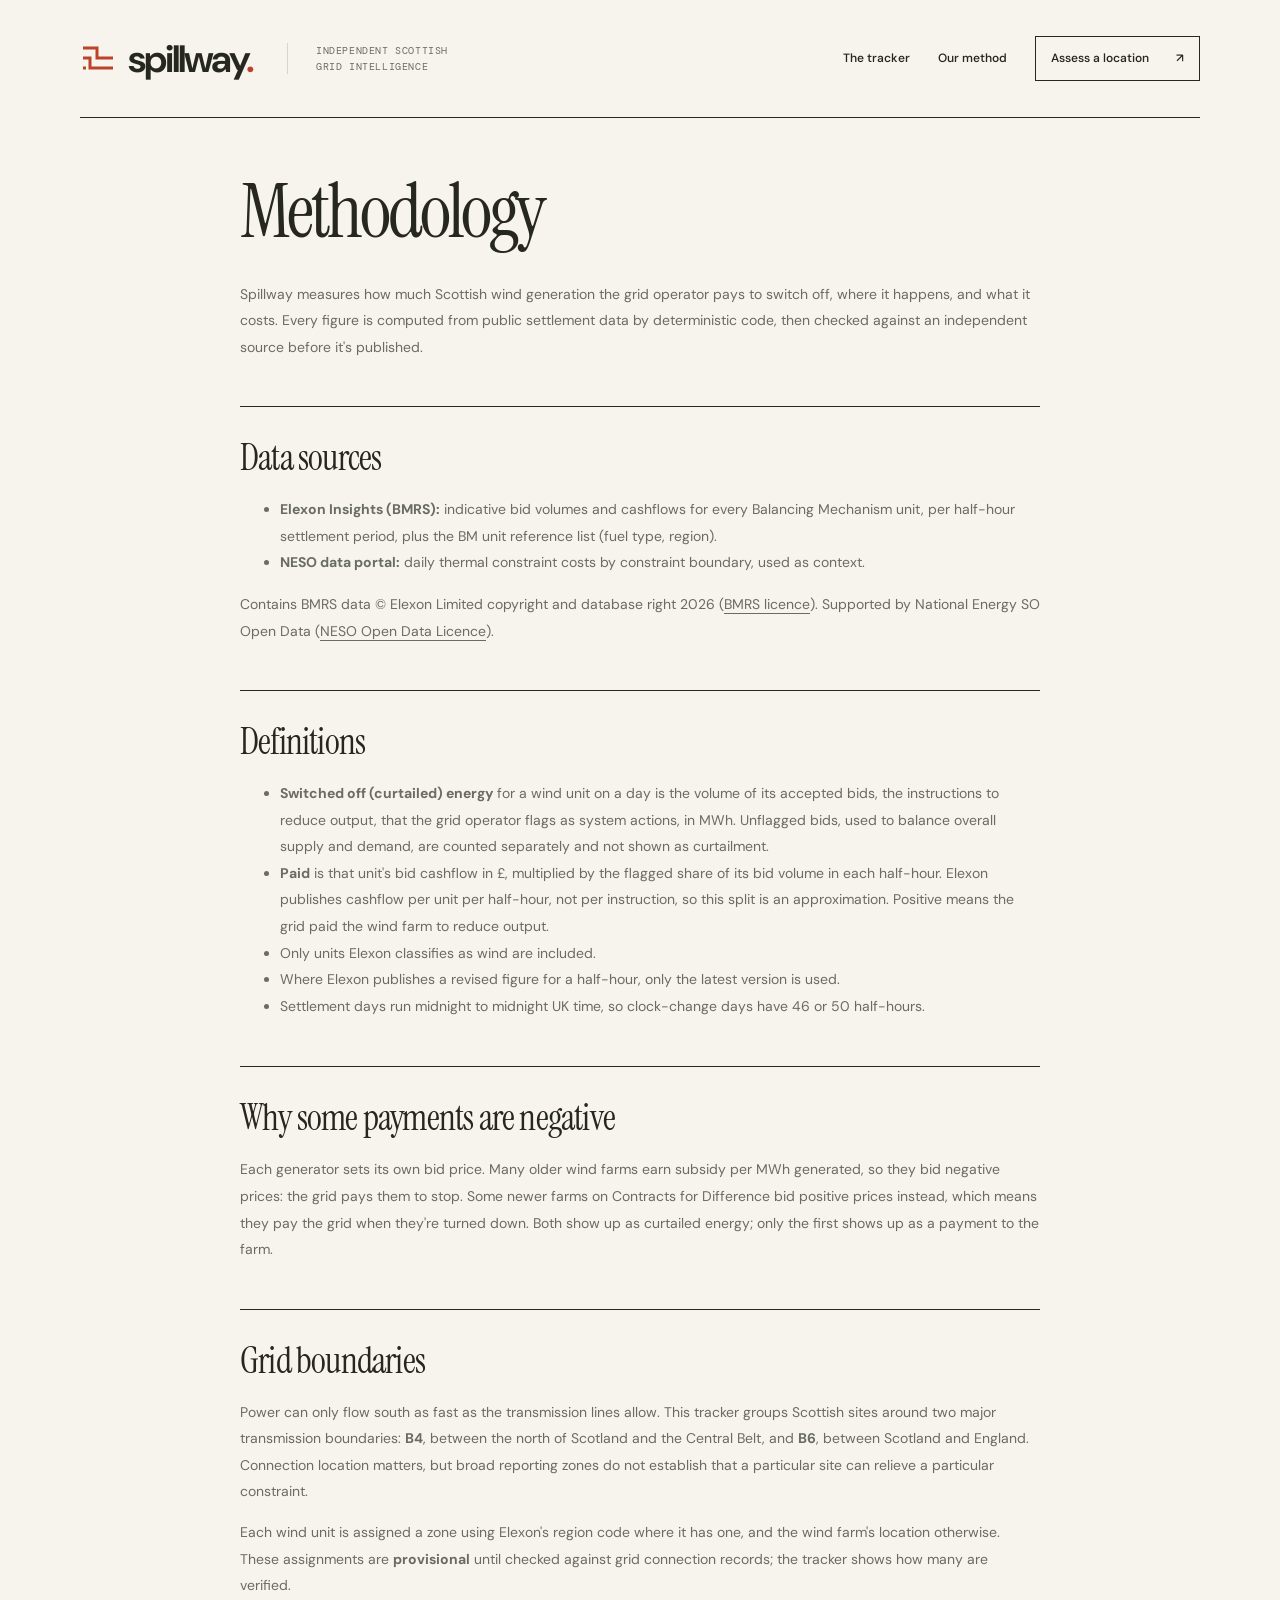
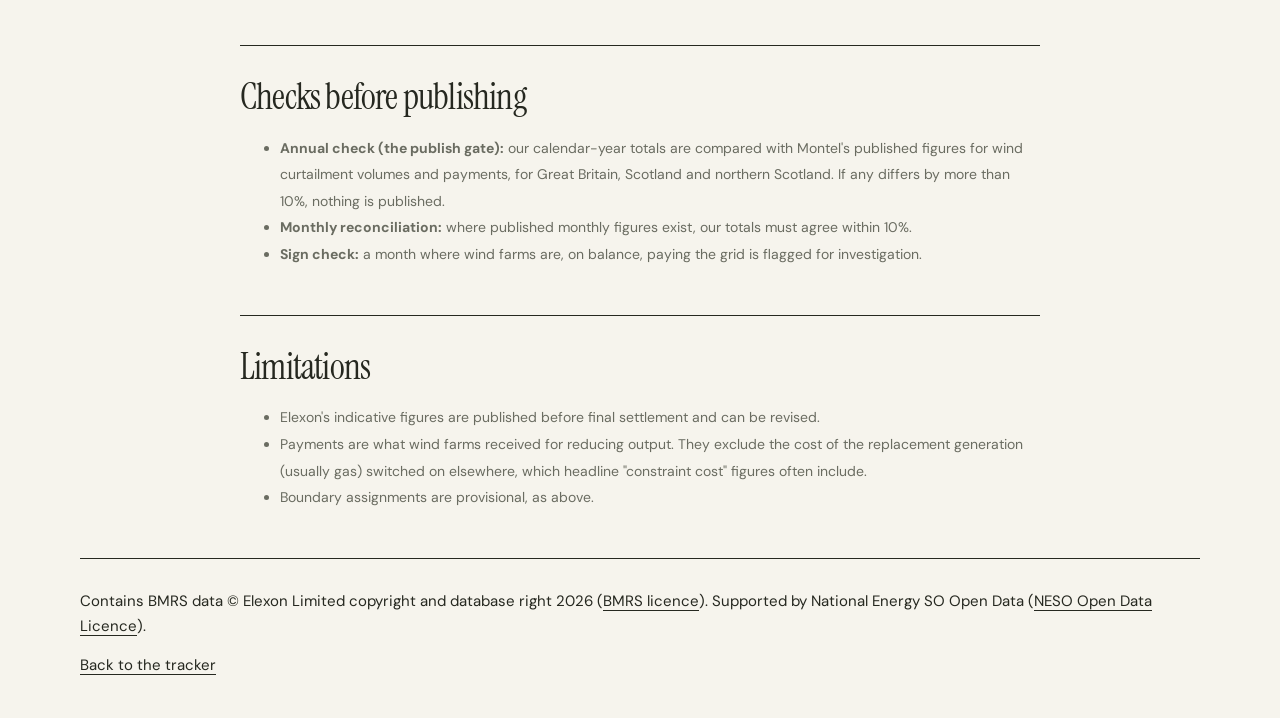
==== commit 9d9848f2: "Redesign Spillway with editorial atlas layout" ====
--- a/methodology.html
+++ b/methodology.html
@@ -8,16 +8,14 @@
 <link rel="icon" href="data:image/svg+xml,%3Csvg xmlns='http://www.w3.org/2000/svg' viewBox='0 0 32 32'%3E%3Crect width='32' height='32' rx='6' fill='%230b6e75'/%3E%3Cpath d='M9 5v9l7 5 7-5V5' stroke='white' stroke-width='2.6' fill='none' stroke-linejoin='round'/%3E%3Cpath d='M16 19v8M16 23h7' stroke='%23e0a51a' stroke-width='2.6' stroke-linecap='round'/%3E%3C/svg%3E">
 <link rel="preconnect" href="https://fonts.googleapis.com">
 <link rel="preconnect" href="https://fonts.gstatic.com" crossorigin>
-<link href="https://fonts.googleapis.com/css2?family=Barlow:wght@400;500;600&family=Barlow+Semi+Condensed:wght@500;600;700&display=swap" rel="stylesheet">
+<link href="https://fonts.googleapis.com/css2?family=DM+Sans:wght@400;500;600&family=DM+Mono:wght@400&family=Instrument+Serif:ital@0;1&display=swap" rel="stylesheet">
 <link rel="stylesheet" href="assets/style.css">
 </head>
 <body>
 <header class="top">
-  <a class="mark" href="./" aria-label="Spillway home">
-    <svg viewBox="0 0 32 32" aria-hidden="true"><rect width="32" height="32" rx="6" class="mk-bg"/><path d="M9 5v9l7 5 7-5V5" class="mk-flow"/><path d="M16 19v8M16 23h7" class="mk-spill"/></svg>
-    <span>Spillway</span>
-  </a>
-  <nav><a href="./">Tracker</a><a href="methodology.html" aria-current="page">Methodology</a><a href="./#assessment">Location assessments</a></nav>
+<a class="mark" href="./" aria-label="Spillway home"><svg viewBox="0 0 36 36" aria-hidden="true"><path d="M3 7h14v10h16M3 17h7v10h23M3 27h3" /></svg><span>spillway<span class="brand-dot">.</span></span></a>
+<span class="strap">Independent Scottish<br>grid intelligence</span>
+<nav aria-label="Main navigation"><a href="./#tracker">The tracker</a><a href="methodology.html">Our method</a><a class="nav-cta" href="./#assessment">Assess a location <span aria-hidden="true">↗</span></a></nav>
 </header>
 
 <main class="prose">
@@ -53,7 +51,7 @@
 
   <section>
     <h2>Grid boundaries</h2>
-    <p>Power can only flow south as fast as the transmission lines allow. Two boundaries matter in Scotland: <strong>B4</strong>, between the north of Scotland and the Central Belt, and <strong>B6</strong>, between Scotland and England. Curtailed power can only be absorbed by demand behind the same boundary, so a site's value depends on which side it sits.</p>
+    <p>Power can only flow south as fast as the transmission lines allow. This tracker groups Scottish sites around two major transmission boundaries: <strong>B4</strong>, between the north of Scotland and the Central Belt, and <strong>B6</strong>, between Scotland and England. Connection location matters, but broad reporting zones do not establish that a particular site can relieve a particular constraint.</p>
     <p>Each wind unit is assigned a zone using Elexon's region code where it has one, and the wind farm's location otherwise. These assignments are <strong>provisional</strong> until checked against grid connection records; the tracker shows how many are verified.</p>
   </section>
 
--- a/assets/style.css
+++ b/assets/style.css
@@ -1,157 +1,20 @@
-/* Spillway: engineering-drawing palette. One bold element (the schematic); everything else quiet. */
-:root {
-  --paper: #edf1f0;
-  --surface: #ffffff;
-  --ink: #14262e;
-  --ink-2: #4b5d63;
-  --rule: #cdd6d4;
-  --north: #0b6e75;
-  --mid: #3d63b8;
-  --eng: #8a979b;
-  --amber: #c98a00;
-  --accent: #0b6e75;
-  --sans: "Barlow", system-ui, -apple-system, "Segoe UI", sans-serif;
-  --cond: "Barlow Semi Condensed", "Barlow", system-ui, sans-serif;
-  color-scheme: light;
-}
-@media (prefers-color-scheme: dark) {
-  :root:not([data-theme="light"]) {
-    --paper: #0f1a1e; --surface: #16242a; --ink: #e6eeee; --ink-2: #9fb0b3; --rule: #2b3b40;
-    --north: #3fb6ae; --mid: #8aa6ef; --eng: #6f7f84; --amber: #f0b43a; --accent: #3fb6ae; color-scheme: dark;
-  }
-}
-:root[data-theme="dark"] {
-  --paper: #0f1a1e; --surface: #16242a; --ink: #e6eeee; --ink-2: #9fb0b3; --rule: #2b3b40;
-  --north: #3fb6ae; --mid: #8aa6ef; --eng: #6f7f84; --amber: #f0b43a; --accent: #3fb6ae; color-scheme: dark;
-}
-
-* { box-sizing: border-box; }
-html { -webkit-text-size-adjust: 100%; }
-body { margin: 0; background: var(--paper); color: var(--ink); font: 17px/1.55 var(--sans); font-variant-numeric: tabular-nums; }
-a { color: var(--accent); text-underline-offset: 3px; text-decoration-thickness: 1px; }
-a:focus-visible, .button:focus-visible { outline: 3px solid var(--amber); outline-offset: 2px; border-radius: 2px; }
-main, .top, footer { max-width: 1120px; margin: 0 auto; padding: 0 20px; }
-[hidden] { display: none !important; }
-
-/* header */
-.top { display: flex; align-items: center; justify-content: space-between; gap: 16px; flex-wrap: wrap; padding-top: 22px; padding-bottom: 22px; }
-.mark { display: inline-flex; align-items: center; gap: 10px; color: var(--ink); text-decoration: none; font: 700 22px/1 var(--cond); letter-spacing: 0.01em; }
-.mark svg { width: 30px; height: 30px; }
-.mk-bg { fill: var(--north); }
-.mk-flow { stroke: #fff; stroke-width: 2.6; fill: none; stroke-linejoin: round; }
-.mk-spill { stroke: var(--amber); stroke-width: 2.6; fill: none; stroke-linecap: round; }
-nav { display: flex; gap: 20px; flex-wrap: wrap; font: 500 16px/1.2 var(--sans); }
-nav a { color: var(--ink-2); text-decoration: none; }
-nav a[aria-current="page"], nav a:hover { color: var(--ink); }
-
-/* type */
-h1 { margin: 0; font: 600 clamp(34px, 4.6vw, 54px)/1.06 var(--cond); letter-spacing: -0.01em; max-width: 17em; text-wrap: balance; }
-h2 { margin: 0 0 12px; font: 600 clamp(26px, 3vw, 32px)/1.15 var(--cond); text-wrap: balance; }
-h3 { margin: 0 0 12px; font: 600 20px/1.2 var(--cond); }
-.lede { margin: 20px 0 0; font-size: 19px; color: var(--ink-2); max-width: 36em; }
-.section-lede { margin: 0 0 22px; color: var(--ink-2); max-width: 44em; }
-.fine { color: var(--ink-2); font-size: 15px; margin: 14px 0 0; }
-
-section { padding: 48px 0; border-top: 1px solid var(--rule); }
-
-/* hero: text left, schematic right; stacked on narrow screens */
-.hero { border-top: 0; padding-top: 24px; display: grid; grid-template-columns: minmax(0, 1.25fr) minmax(0, 1fr); gap: 48px; align-items: start; }
-.status { margin: 28px 0 0; padding: 14px 16px; background: var(--surface); border-left: 3px solid var(--amber); max-width: 36em; }
-.live-kicker { margin: 30px 0 4px; color: var(--ink-2); font-weight: 500; }
-.live-figure { margin: 0; font: 700 clamp(48px, 7vw, 76px)/1 var(--cond); color: var(--north); }
-.live-figure-sub { display: block; margin-top: 6px; font: 500 18px/1.3 var(--sans); color: var(--ink); }
-dl { margin: 0; }
-dt { color: var(--ink-2); font-size: 15px; }
-dd { margin: 2px 0 0; font: 600 24px/1.2 var(--cond); }
-.hero-stats { display: grid; grid-template-columns: repeat(3, minmax(0, 1fr)); gap: 16px; margin-top: 24px; }
-
-/* the schematic: the one bold element */
-.schematic { margin: 0; background: var(--surface); border: 1px solid var(--rule); border-radius: 6px; padding: 18px 18px 14px; }
-.schematic svg { display: block; width: 100%; height: auto; max-height: 560px; }
-.schematic figcaption { margin-top: 10px; font-size: 14px; color: var(--ink-2); }
-.zone { stroke-width: 1.5; }
-.zone.z-north { fill: color-mix(in srgb, var(--north) 12%, transparent); stroke: var(--north); }
-.zone.z-mid { fill: color-mix(in srgb, var(--mid) 12%, transparent); stroke: var(--mid); }
-.zone.z-eng { fill: color-mix(in srgb, var(--eng) 12%, transparent); stroke: var(--eng); }
-.zl { font: 600 16px var(--cond); fill: var(--ink); }
-.zs { font: 400 12.5px var(--sans); fill: var(--ink-2); }
-.bl { font: 700 15px var(--cond); fill: var(--amber); }
-.sl { font: 600 14px var(--cond); fill: var(--amber); }
-.ss { font: 400 12.5px var(--sans); fill: var(--ink-2); }
-.boundary { stroke: var(--amber); stroke-width: 2; stroke-dasharray: 7 5; }
-.flow { fill: none; stroke: var(--north); stroke-linecap: butt; }
-.f-wide-narrow { stroke-width: 16; }
-.f-mid { stroke-width: 10; stroke: var(--mid); }
-.flow-head { fill: var(--mid); }
-.spill { fill: none; stroke: var(--amber); stroke-linecap: round; }
-.s-big { stroke-width: 6; }
-.s-small { stroke-width: 3; }
-.spill-head { fill: var(--amber); }
-.tb-pole { stroke: var(--ink-2); stroke-width: 1.6; }
-.tb-blade { stroke: var(--ink-2); stroke-width: 1.6; fill: none; stroke-linecap: round; }
-
-/* facts */
-.fact-list { list-style: none; margin: 0; padding: 0; display: grid; grid-template-columns: repeat(3, minmax(0, 1fr)); gap: 32px; }
-.fact-list li { color: var(--ink-2); font-size: 16px; }
-.fact { display: block; font: 700 40px/1.05 var(--cond); color: var(--ink); margin-bottom: 8px; }
-.fact-list a { display: block; margin-top: 8px; font-size: 14px; }
-
-/* zones (live) */
-.zone-grid { display: grid; grid-template-columns: 1fr 1fr; gap: 20px; }
-.zone-card { background: var(--surface); border: 1px solid var(--rule); border-left: 5px solid var(--zc); border-radius: 6px; padding: 20px 22px; }
-.zone-card.z-north { --zc: var(--north); } .zone-card.z-mid { --zc: var(--mid); }
-.zone-card dl { display: grid; grid-template-columns: repeat(3, minmax(0, 1fr)); gap: 12px; }
-
-/* chart (live) */
-.legend { display: flex; align-items: center; gap: 8px; flex-wrap: wrap; color: var(--ink-2); font-size: 15px; margin-bottom: 10px; }
-.key { width: 12px; height: 12px; border-radius: 2px; display: inline-block; margin-left: 10px; }
-.key:first-child { margin-left: 0; }
-.k-north { background: var(--north); } .k-mid { background: var(--mid); }
-.chart { width: 100%; }
-.chart svg { display: block; width: 100%; height: auto; overflow: visible; }
-.chart .tick { fill: var(--ink-2); font: 12px var(--sans); }
-.chart .grid { stroke: var(--rule); }
-.chart .b-north { fill: var(--north); } .chart .b-mid { fill: var(--mid); }
-.chart .b-gap { fill: var(--amber); opacity: 0.7; }
-.chart g:hover rect { opacity: 0.75; }
-.chart-note { color: var(--ink-2); font-size: 15px; margin: 12px 0 0; }
-
-/* table (live) */
-.table-wrap { overflow-x: auto; }
-table { width: 100%; border-collapse: collapse; font-size: 16px; }
-th, td { padding: 10px 8px; border-bottom: 1px solid var(--rule); text-align: left; white-space: nowrap; }
-th { color: var(--ink-2); font-weight: 500; font-size: 14px; }
-td.num, th.num { text-align: right; }
-.zone-tag { display: inline-flex; align-items: center; gap: 6px; color: var(--ink-2); font-size: 14px; }
-.zone-tag::before { content: ""; width: 9px; height: 9px; border-radius: 2px; background: var(--zc); }
-
-.checks ul { margin: 0; padding-left: 20px; max-width: 50em; }
-.checks li { margin: 6px 0; }
-
-/* offer */
-.offer-text { max-width: 44em; }
-.offer-list { margin: 16px 0 24px; padding-left: 20px; }
-.offer-list li { margin: 8px 0; }
-.button { display: inline-block; background: var(--north); color: #fff; text-decoration: none; font: 600 17px/1 var(--sans); padding: 14px 20px; border-radius: 4px; }
-.button:hover { filter: brightness(1.08); }
-
-footer { padding-top: 28px; padding-bottom: 44px; border-top: 1px solid var(--rule); color: var(--ink-2); font-size: 14px; }
-footer p { margin: 6px 0; max-width: 60em; }
-
-/* methodology page */
-.prose { max-width: 46em; }
-.prose h2 { margin-top: 8px; }
-.prose code { font-size: 15px; background: var(--surface); padding: 1px 5px; border-radius: 4px; border: 1px solid var(--rule); }
-
-@media (max-width: 860px) {
-  .hero { grid-template-columns: 1fr; gap: 32px; }
-  .schematic { max-width: 460px; }
-  .fact-list { grid-template-columns: 1fr; gap: 26px; }
-  .zone-grid { grid-template-columns: 1fr; }
-}
-@media (max-width: 520px) {
-  body { font-size: 16px; }
-  .hero-stats { grid-template-columns: 1fr 1fr; }
-  .zone-card dl { grid-template-columns: 1fr 1fr; }
-  nav { gap: 14px; font-size: 15px; }
-}
+:root{--paper:#f6f4ed;--ink:#262820;--muted:#6a6c61;--rule:#d6d6ca;--orange:#bd4328;--north:#bd4328;--mid:#858f72;--surface:#edece2;--sans:"DM Sans",Arial,sans-serif;--serif:"Instrument Serif",Georgia,serif;--mono:"DM Mono",monospace;color-scheme:light}
+*{box-sizing:border-box}html{scroll-behavior:smooth;scroll-padding-top:24px}body{margin:0;background:var(--paper);color:var(--ink);font:15px/1.65 var(--sans);-webkit-font-smoothing:antialiased}a{color:inherit;text-underline-offset:4px}button{font:inherit}button,a{-webkit-tap-highlight-color:transparent}a:focus-visible,button:focus-visible,summary:focus-visible{outline:2px solid var(--orange);outline-offset:6px}[hidden]{display:none!important}::selection{background:#e4b9a8;color:var(--ink)}.site-shell{max-width:1600px;margin:auto;padding:0 64px}.skip{position:absolute;left:20px;top:-100px;background:var(--ink);color:white;padding:12px;z-index:10}.skip:focus{top:10px}
+.top{height:118px;display:flex;align-items:center;border-bottom:1px solid var(--ink);gap:34px}.mark{display:flex;align-items:center;gap:12px;text-decoration:none;font-size:38px;font-weight:650;letter-spacing:-2px;line-height:1}.mark svg{width:36px;height:36px;stroke:var(--orange);stroke-width:3;fill:none}.brand-dot{color:var(--orange)}.strap{font:10px/1.55 var(--mono);text-transform:uppercase;letter-spacing:.6px;border-left:1px solid var(--rule);padding-left:28px;color:var(--muted)}nav{margin-left:auto;display:flex;align-items:center;gap:28px;font-size:12px;font-weight:550}nav a{text-decoration:none}nav>a:not(.nav-cta):hover{color:var(--orange)}.nav-cta{padding:12px 15px;border:1px solid var(--ink);display:flex;gap:27px}.nav-cta:hover{background:var(--ink);color:var(--paper)}
+.hero{display:grid;grid-template-columns:1.13fr 1fr;gap:60px;padding:54px 0 54px}.hero-copy{display:flex;flex-direction:column;align-items:flex-start;padding-top:9px}.eyebrow{font:10px/1.5 var(--mono);text-transform:uppercase;letter-spacing:1.3px;margin:0 0 25px}.signal{width:7px;height:7px;display:inline-block;border-radius:50%;background:var(--orange);margin-right:9px;vertical-align:1px;box-shadow:0 0 0 4px #bd432811}h1,h2,h3,p{margin-top:0}h1{font:400 clamp(76px,7.8vw,118px)/.94 var(--serif);letter-spacing:-3.2px;margin-bottom:27px}em{font-weight:400;color:var(--orange)}.hero-description{font-size:15px;line-height:1.8;max-width:370px;color:var(--muted);margin-bottom:27px}.hero-links{display:flex;align-items:flex-start;flex-direction:column;gap:18px}.solid-link{display:inline-flex;justify-content:space-between;gap:42px;padding:14px 19px;color:var(--paper);background:var(--ink);font-size:12px;text-decoration:none;line-height:1.4;transition:background .2s}.solid-link:hover{background:var(--orange)}.solid-link span{font-size:17px;line-height:1}.text-link{font-size:11px;text-decoration:none;color:var(--muted)}.text-link:hover{color:var(--orange)}.hero-foot{margin-top:auto;padding-top:34px;display:flex;justify-content:space-between;width:100%;font:8px/1.6 var(--mono);letter-spacing:.65px;color:var(--muted);gap:15px}
+.atlas{margin:0;background:#eaeadd;position:relative;min-width:0}.atlas-top{display:flex;justify-content:space-between;padding:17px 20px 0;font:8px/1.5 var(--mono);letter-spacing:1px;color:#656958}.atlas-body{height:440px;position:relative;overflow:hidden;background-image:linear-gradient(#a6aa9020 1px,transparent 1px),linear-gradient(90deg,#a6aa9020 1px,transparent 1px);background-size:48px 48px;margin:0 20px}.scotland-map{display:block;position:absolute;width:345px;max-width:96%;height:450px;top:-4px;left:50%;transform:translateX(-50%)}.map-city{font:7px var(--mono);fill:#555b4a}.boundary-marker path{fill:none;stroke:var(--orange);stroke-width:1.3;stroke-dasharray:4 3}.boundary-label rect{fill:var(--orange)}.boundary-label text{font:12px var(--mono);fill:var(--paper)}.map-direction{stroke:#5d644e;fill:none;stroke-width:.8}.map-direction text{stroke:none;fill:#5d644e;font:10px var(--mono)}.atlas-coordinate{position:absolute;left:0;font:8px var(--mono);color:#8c907e;z-index:1}.coordinate-top{top:40px}.coordinate-bottom{bottom:80px}.map-note{position:absolute;left:4px;top:176px;font:9px/1.6 var(--mono);max-width:135px;color:#5b604e}.map-cross{display:block;font:22px var(--mono);margin-bottom:4px;color:var(--orange)}.zone-selector{position:absolute;bottom:13px;left:0;right:0;display:flex;gap:6px}.zone-selector button{background:transparent;border:1px solid #b9bdaa;color:#535a46;padding:9px 10px;font:9px var(--mono);cursor:pointer;flex:1;text-align:left;display:flex;gap:9px}.zone-selector button.selected{background:var(--ink);border-color:var(--ink);color:var(--paper)}.zone-selector button:not(.selected):hover{background:#dddfcd}.atlas figcaption{padding:16px 20px 18px;border-top:1px solid #d0d3bf}.atlas figcaption strong{font-size:13px;font-weight:550}.atlas figcaption p{font-size:11px;line-height:1.7;max-width:340px;color:#626754;margin:5px 0 9px}.map-disclaimer{font:7px/1.5 var(--mono);text-transform:uppercase;letter-spacing:.65px;color:#777e66}.atlas[data-active="south"] .boundary-marker path:first-child{opacity:.25}.atlas[data-active="north"] .boundary-marker path:last-child{opacity:.25}
+section:not(.hero){border-top:1px solid var(--ink);padding-top:34px;margin-top:0;padding-bottom:58px}.section-heading{display:flex;justify-content:space-between;align-items:flex-end;gap:25px;margin-bottom:28px}.section-heading .eyebrow{margin-bottom:17px;color:var(--muted)}h2{font:400 47px/1.08 var(--serif);letter-spacing:-.8px;margin-bottom:0}.small-link{font-size:11px;text-decoration:none;padding-bottom:7px;white-space:nowrap}.small-link span{margin-left:17px}.small-link:hover{color:var(--orange)}.waiting{border:1px solid var(--rule);padding:24px 28px 17px;background:repeating-linear-gradient(135deg,transparent,transparent 7px,#6b715005 7px,#6b715005 8px)}.waiting-label{font:8px var(--mono);letter-spacing:1px;color:var(--muted)}.waiting-label .signal{width:5px;height:5px;background:#8d9278;box-shadow:none}.waiting-main{display:grid;grid-template-columns:1fr 1fr;gap:50px;align-items:center;padding:28px 0 30px}.waiting-main h3{font:400 35px/1.12 var(--serif);margin:0}.waiting-main p{font-size:12px;line-height:1.85;color:var(--muted);max-width:390px;margin:0}.waiting-bottom{border-top:1px solid var(--rule);padding-top:14px;display:flex;justify-content:space-between;gap:18px;font:8px/1.6 var(--mono);color:var(--muted)}.waiting-bottom a{text-decoration:none}
+.section-aside{font-size:11px;line-height:1.8;color:var(--muted);margin-bottom:4px}.context-ledger{display:grid;grid-template-columns:repeat(3,1fr);margin-top:35px}.context-ledger article{padding:0 29px 0 0;display:flex;flex-direction:column;align-items:flex-start}.context-ledger article+article{border-left:1px solid var(--rule);padding-left:29px}.ledger-label{font:8px/1.6 var(--mono);letter-spacing:.7px;color:var(--muted)}.context-number{font:400 68px/1 var(--serif);letter-spacing:-2px;margin:23px 0 20px}.context-number span{font-size:42px;letter-spacing:-1px}.context-symbol{font:400 77px/1 var(--serif);color:var(--orange);height:68px;margin:23px 0 20px}.context-ledger h3{font-size:13px;line-height:1.5;font-weight:550;margin:0 0 11px}.context-ledger p:not(.context-number){font-size:12px;line-height:1.85;color:var(--muted);margin-bottom:22px}.context-ledger a{font-size:10px;text-decoration:none;margin-top:auto;border-bottom:1px solid var(--rule);padding-bottom:3px}.context-ledger a:hover{color:var(--orange)}
+section.assessment{background:var(--ink);color:var(--paper);border:0;padding:47px 45px 43px;display:grid;grid-template-columns:1.2fr 1fr;gap:70px;margin-bottom:60px;position:relative}.assessment .eyebrow{color:#afb2a0;font-size:8px}.assessment h2{font-size:57px;line-height:1.03;margin:0 0 24px}.assessment em{color:#e88561}.assessment-intro>p:not(.eyebrow){font-size:12px;line-height:1.9;color:#b8bcaa;max-width:340px;margin-bottom:28px}.solid-link.light{background:var(--paper);color:var(--ink)}.solid-link.light:hover{background:#e88561}.assessment-fine{display:block;color:#a2a894;font:8px/1.8 var(--mono);margin-top:15px;max-width:310px}.spec-title{font:8px/1.6 var(--mono);letter-spacing:.6px;color:#b0b4a3;border-bottom:1px solid #4b5041;padding-bottom:19px;margin-bottom:4px}.assessment-spec>div{display:grid;grid-template-columns:26px 1fr;gap:0 10px;border-bottom:1px solid #4b5041;padding:17px 0}.assessment-spec>div>span{grid-row:span 2;font:9px var(--mono);color:#e88561;padding-top:4px}.assessment-spec h3{font-size:13px;font-weight:500;margin:0 0 5px}.assessment-spec p:not(.spec-title){font-size:11px;line-height:1.8;color:#afb4a0;margin:0}.assessment-spec>a{display:block;margin-top:20px;font:10px var(--mono);text-decoration:none}
+footer{border-top:1px solid var(--ink);padding:30px 0 25px}.footer-top{display:flex;gap:35px;align-items:center}.footer-brand{font-size:36px;letter-spacing:-2px;font-weight:650;text-decoration:none;line-height:1}.footer-top>p{font-size:10px;line-height:1.7;color:var(--muted);margin:0}.footer-top>a:last-child{margin-left:auto;font-size:10px;text-decoration:none}.footer-bottom{display:flex;justify-content:space-between;border-top:1px solid var(--rule);padding-top:20px;margin-top:30px;font:8px/1.7 var(--mono);color:var(--muted)}.credits{font-size:8px;line-height:1.9;color:#777b6c;margin:5px 0 0;max-width:850px}
+.live-dashboard>.eyebrow{color:var(--muted)}.stat-ledger{display:grid;grid-template-columns:1fr 1fr;border-top:1px solid var(--rule);border-bottom:1px solid var(--rule);padding:25px 0;margin-bottom:28px}.stat-label{font-size:10px;color:var(--muted)}.primary-stat>div{font:80px/1.15 var(--serif);letter-spacing:-2px}.stat-unit{font:18px var(--sans);letter-spacing:0;margin-left:10px;color:var(--muted)}dl{margin:0}.hero-stats{display:grid;grid-template-columns:repeat(3,1fr);gap:15px;align-items:center}dt{font-size:10px;color:var(--muted);line-height:1.7}dd{font:27px/1.4 var(--serif);margin:5px 0 0}.zone-grid{display:grid;grid-template-columns:1fr 1fr;gap:30px;margin-bottom:42px}.zone-card{border-bottom:1px solid var(--rule);padding-bottom:20px}.zone-card h3{font-size:13px;font-weight:500;margin-bottom:20px}.zone-number{font:10px var(--mono);color:var(--orange);margin-right:12px}.zone-card dl{display:grid;grid-template-columns:repeat(3,1fr);gap:10px}.chart-header,.table-header{display:flex;align-items:center;justify-content:space-between;gap:15px;margin:0 0 20px}.chart-header h3,.table-header h3{font-size:16px;font-weight:500;margin:0}.table-header{margin-top:40px}.table-header .eyebrow{margin:0;font-size:8px}.legend{display:flex;align-items:center;gap:6px;font-size:9px;color:var(--muted)}.key{width:6px;height:6px;display:inline-block;margin-left:8px}.k-north{background:var(--north)}.k-mid{background:var(--mid)}.chart svg{display:block;width:100%;height:auto}.chart .tick{font:11px var(--mono);fill:var(--muted)}.chart .grid{stroke:var(--rule);stroke-dasharray:2 4}.b-north{fill:var(--north)}.b-mid{fill:var(--mid)}.b-gap{fill:#a1a58d}.chart g:hover rect{opacity:.7}.fine{font-size:10px;color:var(--muted);line-height:1.8;margin:12px 0 0}.table-wrap{overflow-x:auto}table{width:100%;border-collapse:collapse;font-size:12px}th{font:8px var(--mono);text-transform:uppercase;color:var(--muted)}th,td{text-align:left;padding:15px 8px;border-bottom:1px solid var(--rule);white-space:nowrap}th:first-child,td:first-child{padding-left:0}.num{text-align:right;font-variant-numeric:tabular-nums}.zone-tag{font-size:9px;color:var(--muted);display:inline-flex;align-items:center;gap:6px}.zone-tag:before{content:"";display:inline-block;width:5px;height:5px;background:var(--zc)}.checks{border-top:1px solid var(--rule);margin-top:30px;padding-top:17px}.checks summary{cursor:pointer;font-size:11px;list-style:none;display:flex;justify-content:space-between}.checks summary::-webkit-details-marker{display:none}.checks ul{font-size:11px;line-height:1.9;color:var(--muted);max-width:850px;padding-left:17px}.checks li{margin-bottom:10px}
+.prose{max-width:800px;margin:0 auto}.prose section{padding:32px 0!important}.prose .intro{border-top:0;margin-top:20px}.prose h1{font-size:76px;line-height:1.1}.prose h2{font-size:36px;margin-bottom:18px}.prose p,.prose li{font-size:14px;color:var(--muted);line-height:1.9}.prose code{font:11px var(--mono)}body:has(.prose)>.top,body:has(.prose)>footer{max-width:1120px;margin:auto}body:has(.prose){padding:0 45px}
+@media(min-width:1450px){.atlas-body{height:510px}.scotland-map{height:510px;width:390px}.hero{gap:90px}.hero-description{font-size:16px;max-width:420px}.hero-links{flex-direction:row;align-items:center;gap:25px}.hero-foot{padding-top:45px}}
+@media(max-width:1100px){.site-shell{padding:0 35px}.hero{gap:30px}.strap{display:none}h1{font-size:86px}.atlas-body{height:410px}.scotland-map{height:420px}.map-note{font-size:8px;width:110px;top:140px}nav{gap:20px}.assessment{gap:35px!important}.assessment h2{font-size:49px}.stat-ledger{grid-template-columns:.8fr 1.2fr}}
+@media(max-width:760px){.site-shell{padding:0 22px}.top{height:88px}.mark{font-size:30px;gap:8px}.mark svg{width:29px;height:29px}nav{gap:18px;font-size:11px}.nav-cta{padding:9px 11px;gap:12px}nav>a:first-child{display:none}.hero{grid-template-columns:1fr;gap:32px;padding-top:32px;padding-bottom:38px}.hero-copy{padding:0}.hero .eyebrow{font-size:8px;margin-bottom:24px}h1{font-size:clamp(72px,13.5vw,105px);letter-spacing:-2px;line-height:.96}.hero-description{font-size:14px;max-width:430px}.hero-links{flex-direction:row;align-items:center;gap:24px}.hero-foot{padding-top:27px;max-width:440px}.atlas-body{height:380px}.scotland-map{width:300px;height:395px;top:-15px}.atlas figcaption{padding:13px 20px}.map-note{left:12px;top:150px}.atlas-top{font-size:8px}.atlas-coordinate{left:8px}.section-heading{align-items:flex-start;margin-bottom:24px}h2{font-size:37px}.section-heading .eyebrow{font-size:8px;margin-bottom:12px}.small-link{font-size:9px;padding-top:35px}.small-link span{margin-left:4px}.waiting{padding:20px}.waiting-main{gap:25px;padding:24px 0}.waiting-main h3{font-size:29px}.waiting-main p{font-size:11px}.waiting-bottom{font-size:7px}.section-aside{display:none}.context-ledger{grid-template-columns:1fr;margin-top:25px}.context-ledger article,.context-ledger article+article{padding:23px 0;border:0;border-top:1px solid var(--rule);display:grid;grid-template-columns:120px 1fr;gap:0 24px}.ledger-label{grid-column:1/-1;margin-bottom:15px}.context-number,.context-symbol{grid-row:span 3;align-self:start;margin:0;font-size:58px;height:auto}.context-number span{font-size:31px}.context-ledger h3{font-size:13px;margin:0 0 8px}.context-ledger p:not(.context-number){font-size:11px;margin-bottom:12px}.context-ledger a{justify-self:start;font-size:9px}.context-symbol{font-size:70px;line-height:.8}section:not(.hero){padding-top:28px;padding-bottom:35px}section.assessment{grid-template-columns:1fr;padding:30px 25px 32px;gap:30px!important;margin-bottom:35px}.assessment h2{font-size:49px}.assessment-intro>p:not(.eyebrow){max-width:100%}.assessment-spec>div{padding:14px 0}.assessment-fine{max-width:100%}.footer-top{gap:22px;flex-wrap:wrap}.footer-top>a:last-child{font-size:9px}.footer-brand{font-size:30px}.footer-bottom{font-size:7px}.credits{font-size:7px}.stat-ledger{grid-template-columns:1fr;gap:20px}.primary-stat>div{font-size:72px}.hero-stats{border-top:1px solid var(--rule);padding-top:15px}.zone-grid{grid-template-columns:1fr;gap:22px}.chart-header h3{font-size:14px}.legend{font-size:8px}.prose h1{font-size:60px}body:has(.prose){padding:0 22px}}
+@media(max-width:390px){.site-shell{padding:0 17px}nav{gap:12px}.nav-cta{font-size:10px}h1{font-size:70px}.hero-links{align-items:flex-start;flex-direction:column;gap:15px}.waiting-main{grid-template-columns:1fr;gap:18px}.waiting-bottom{flex-direction:column;gap:6px}.context-ledger article,.context-ledger article+article{grid-template-columns:100px 1fr;gap:0 15px}.footer-top>a:last-child{margin-left:0}.footer-bottom{gap:10px}}
+/* Keep the fine typography legible and the phone headline intentionally composed. */
+dt{font-size:12px}.stat-label{font-size:12px}.credits{font-size:10px}.fine{font-size:12px}.legend{font-size:11px}.checks summary,.checks ul{font-size:12px}.context-ledger p:not(.context-number){font-size:13px}.assessment-intro>p:not(.eyebrow){font-size:14px}.assessment-spec p:not(.spec-title){font-size:12px}.map-note{left:2px;top:155px;background:#eaeadddd;padding:5px}.atlas figcaption p{font-size:12px}.map-disclaimer{font-size:8px}
+@media(max-width:760px){.top{gap:16px}h1{font-size:clamp(48px,15vw,76px)}.hero-links{flex-direction:column;align-items:flex-start;gap:16px}.hero-description{font-size:15px}.waiting-main{grid-template-columns:1fr;gap:20px}.waiting-main p{font-size:13px}.waiting-bottom{font-size:8px;flex-wrap:wrap}.context-ledger p:not(.context-number){font-size:12px}.fine{font-size:11px}.credits{font-size:9px}.atlas figcaption p{font-size:12px}.context-ledger article,.context-ledger article+article{grid-template-columns:110px 1fr}.assessment-spec p:not(.spec-title){font-size:13px}}
+@media(max-width:440px){nav>a:not(.nav-cta){display:none}.nav-cta{white-space:nowrap}.mark{font-size:30px}.hero .eyebrow{font-size:8px;letter-spacing:.7px}.hero-foot{font-size:7px}h1{font-size:clamp(48px,15vw,66px)}}
+@media(prefers-reduced-motion:reduce){html{scroll-behavior:auto}*{transition:none!important}}
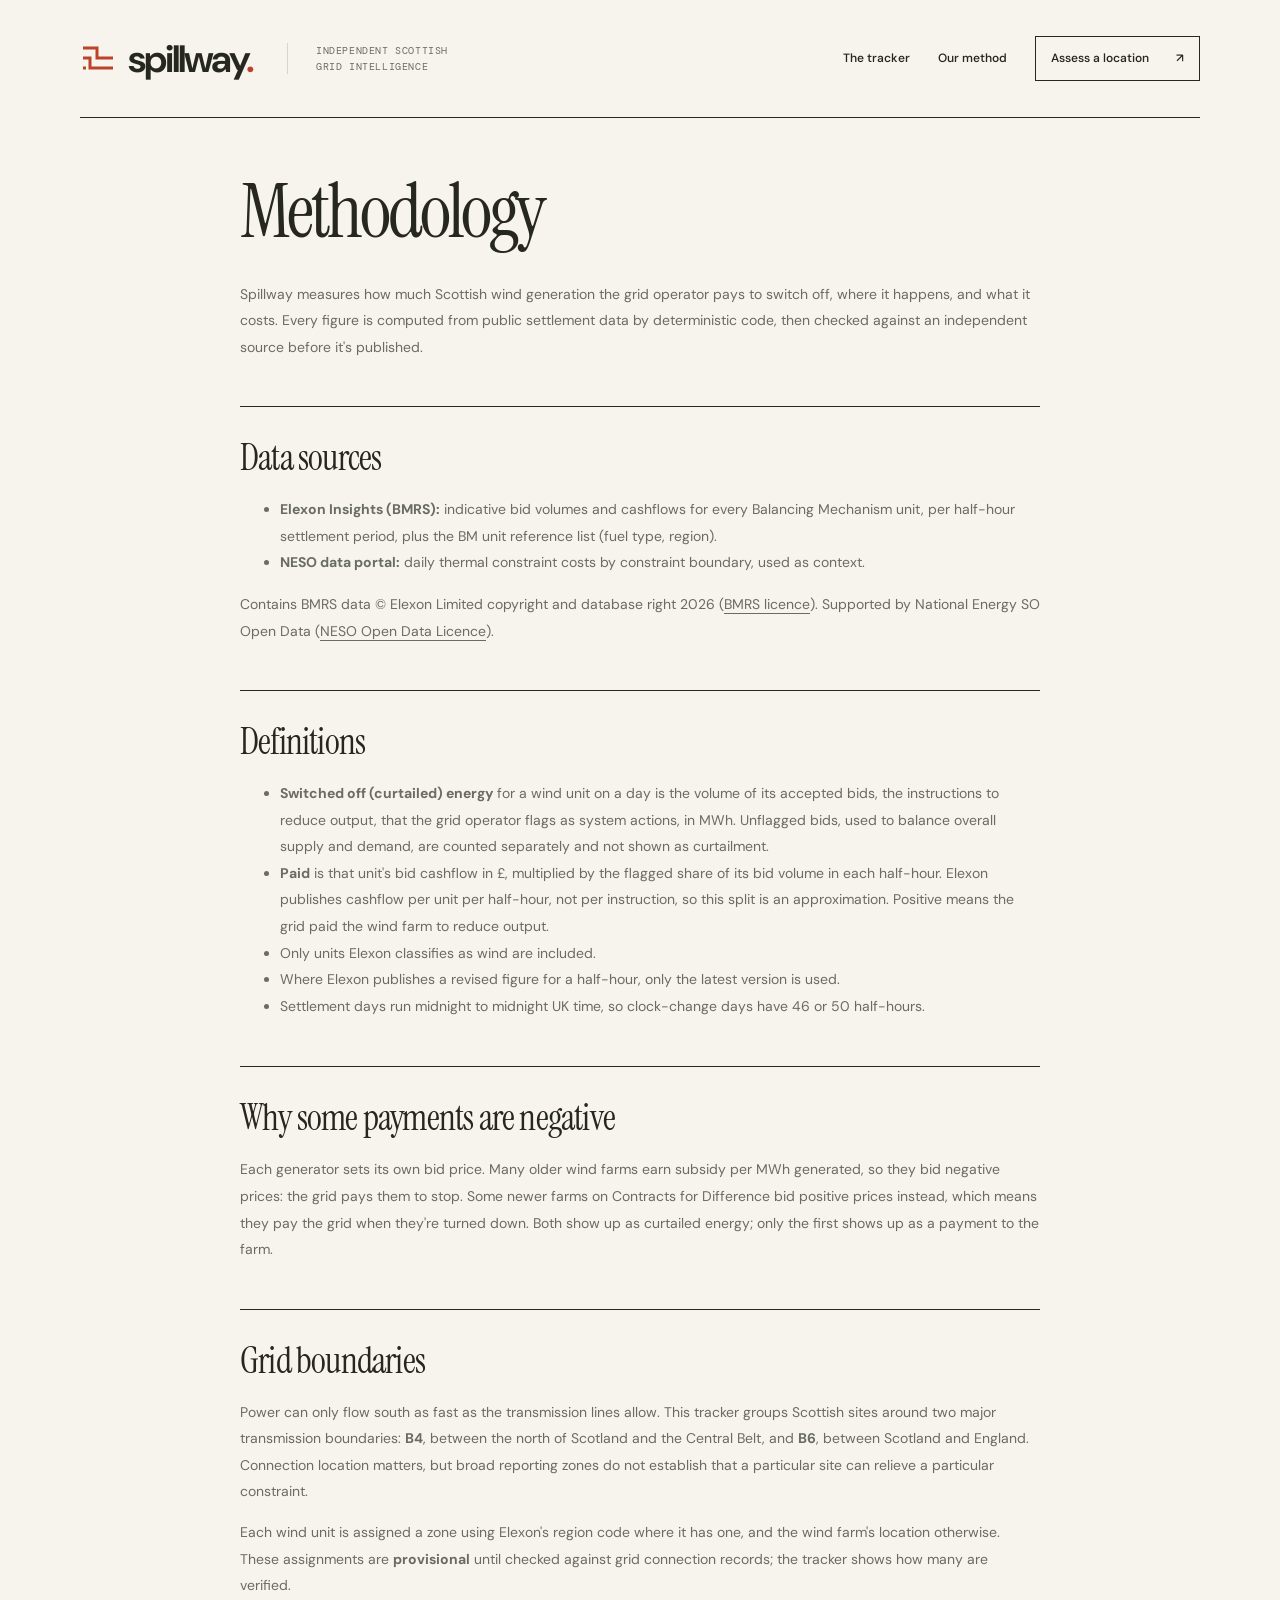
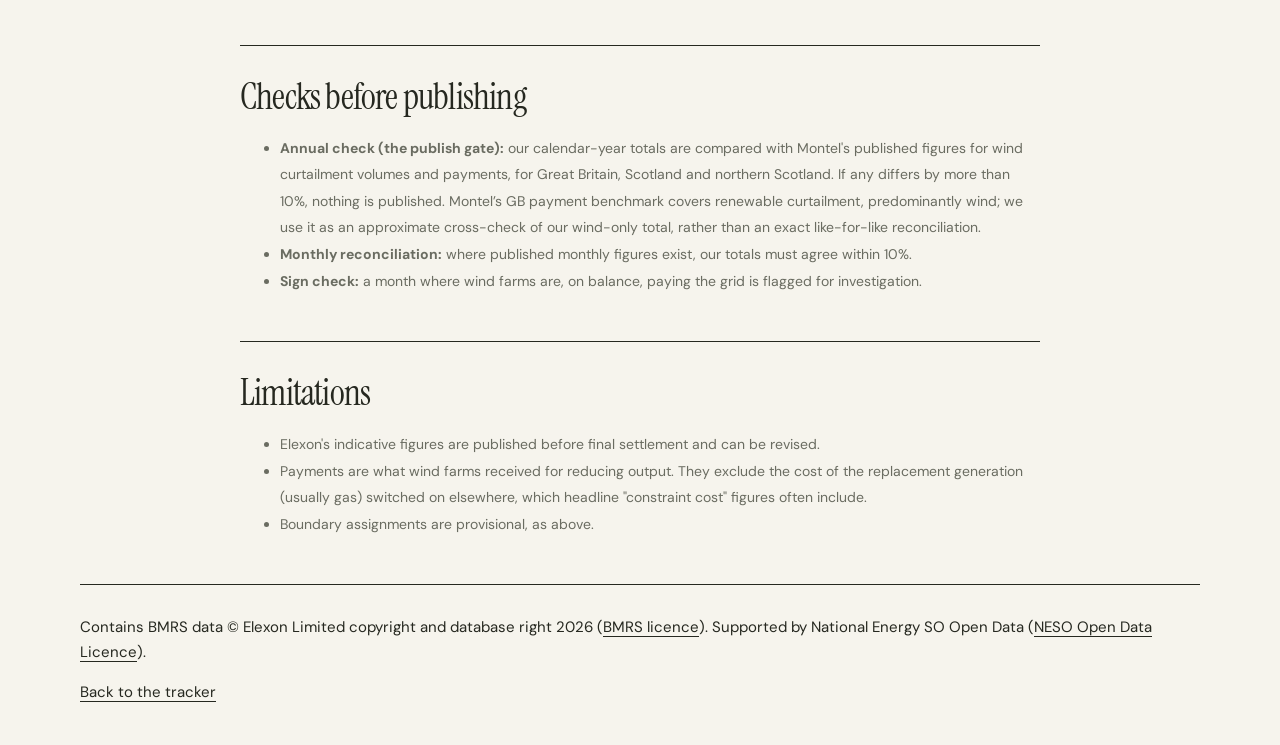
==== commit 158deabf: "Clarify Montel renewable benchmark and wind-only comparison" ====
--- a/methodology.html
+++ b/methodology.html
@@ -58,7 +58,7 @@
   <section>
     <h2>Checks before publishing</h2>
     <ul>
-      <li><strong>Annual check (the publish gate):</strong> our calendar-year totals are compared with Montel's published figures for wind curtailment volumes and payments, for Great Britain, Scotland and northern Scotland. If any differs by more than 10%, nothing is published.</li>
+      <li><strong>Annual check (the publish gate):</strong> our calendar-year totals are compared with Montel's published figures for wind curtailment volumes and payments, for Great Britain, Scotland and northern Scotland. If any differs by more than 10%, nothing is published. Montel’s GB payment benchmark covers renewable curtailment, predominantly wind; we use it as an approximate cross-check of our wind-only total, rather than an exact like-for-like reconciliation.</li>
       <li><strong>Monthly reconciliation:</strong> where published monthly figures exist, our totals must agree within 10%.</li>
       <li><strong>Sign check:</strong> a month where wind farms are, on balance, paying the grid is flagged for investigation.</li>
     </ul>
